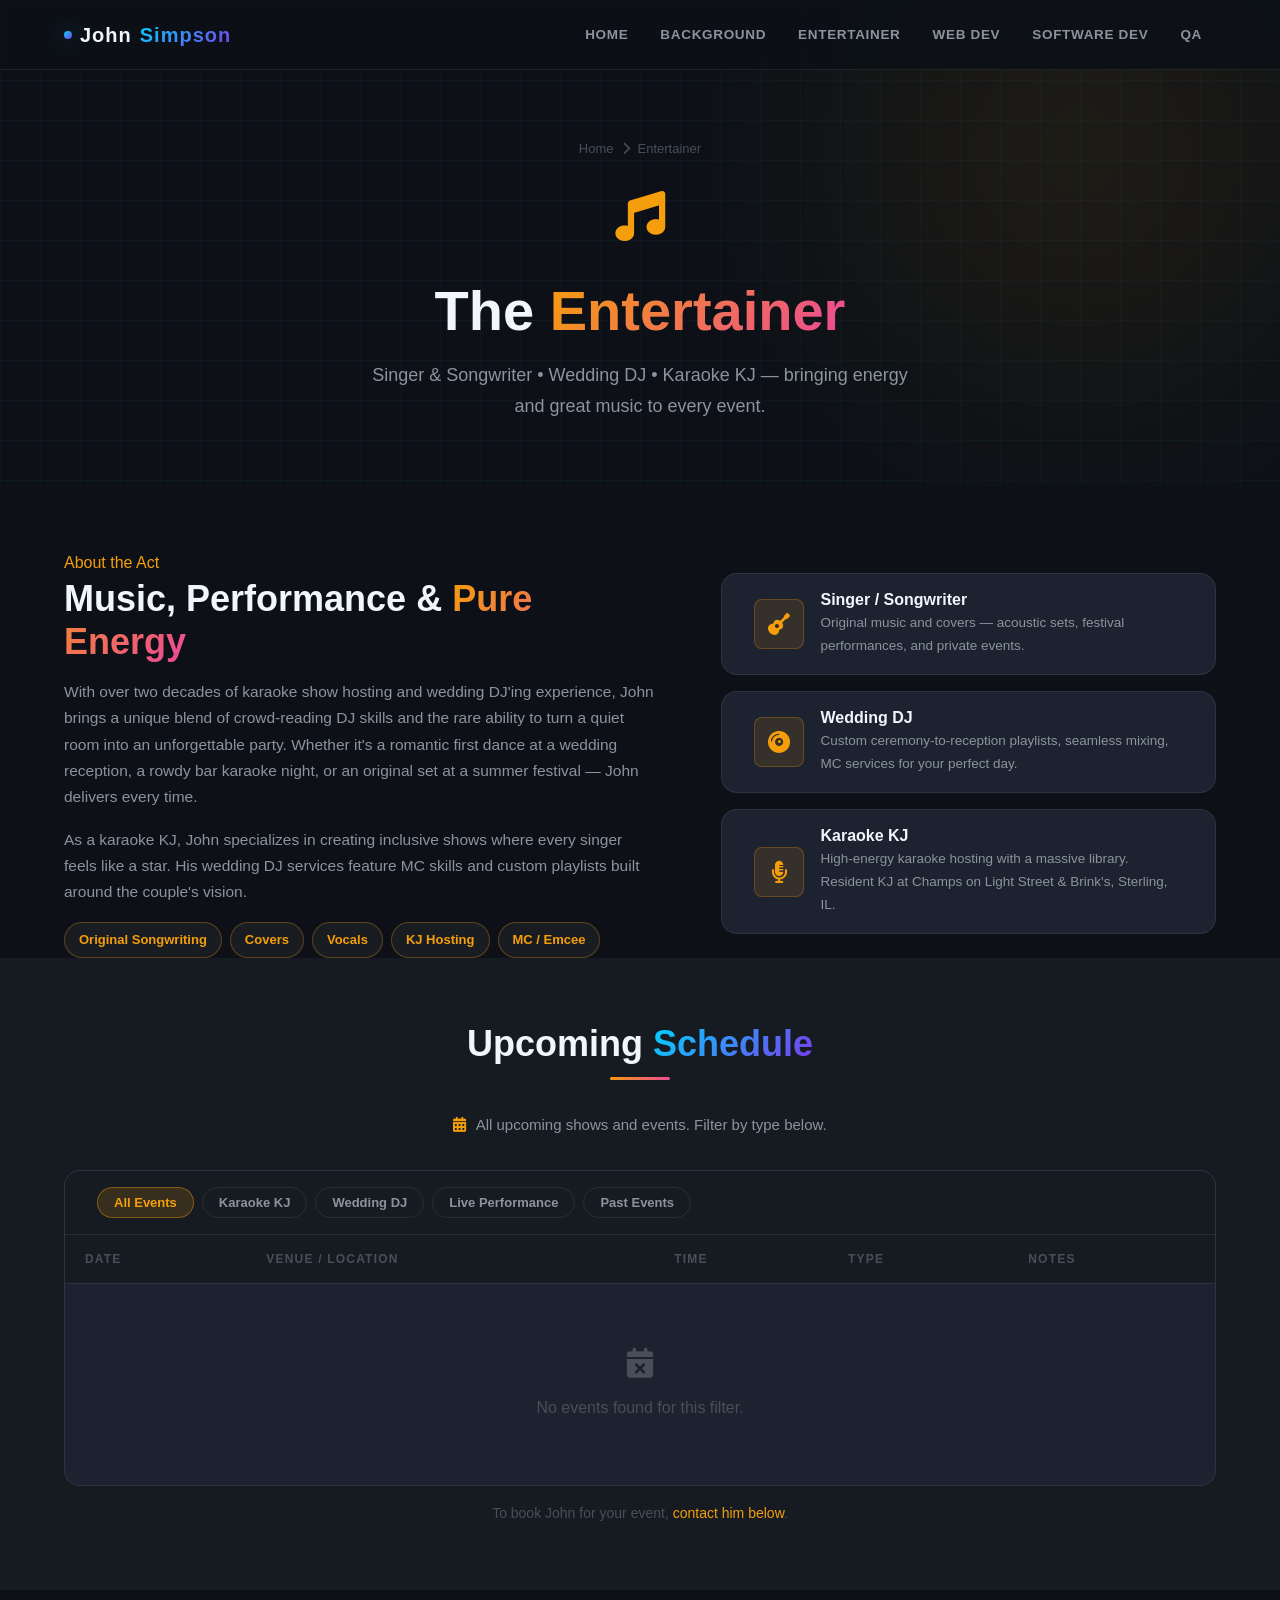
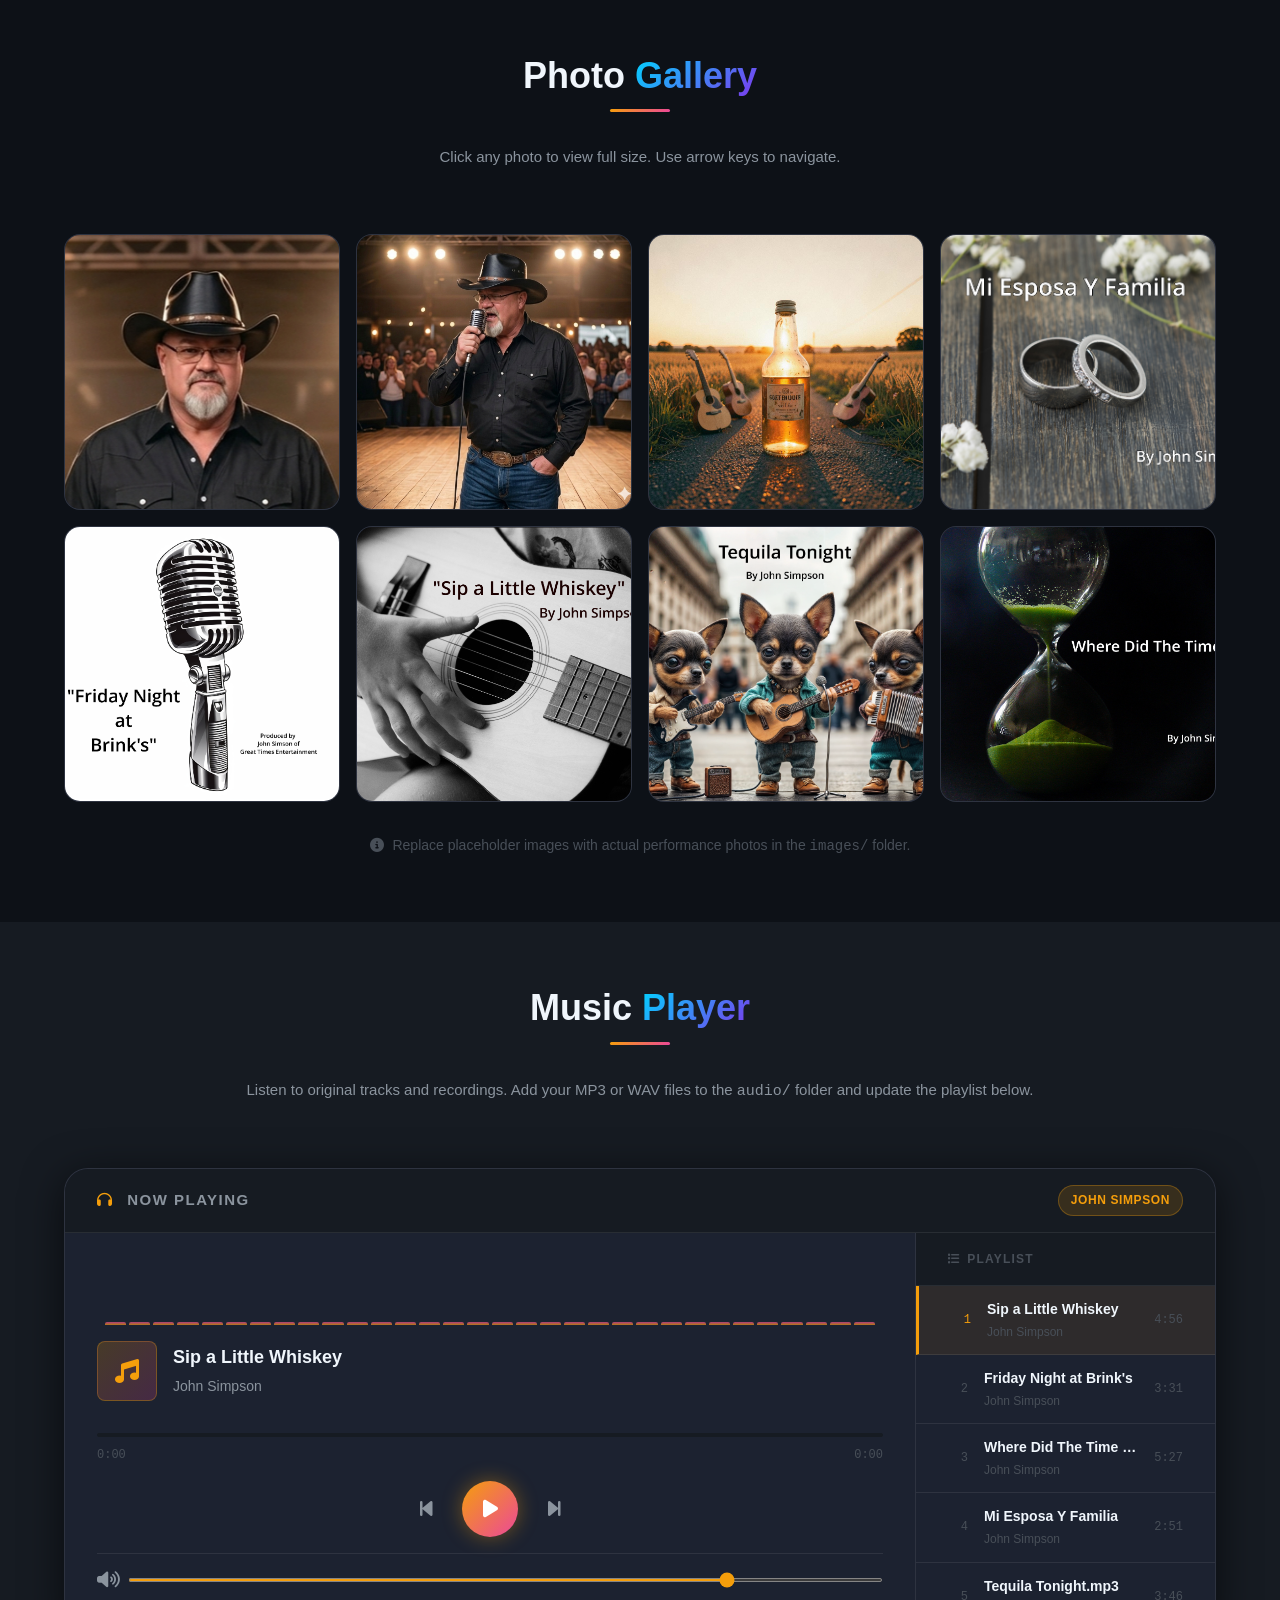
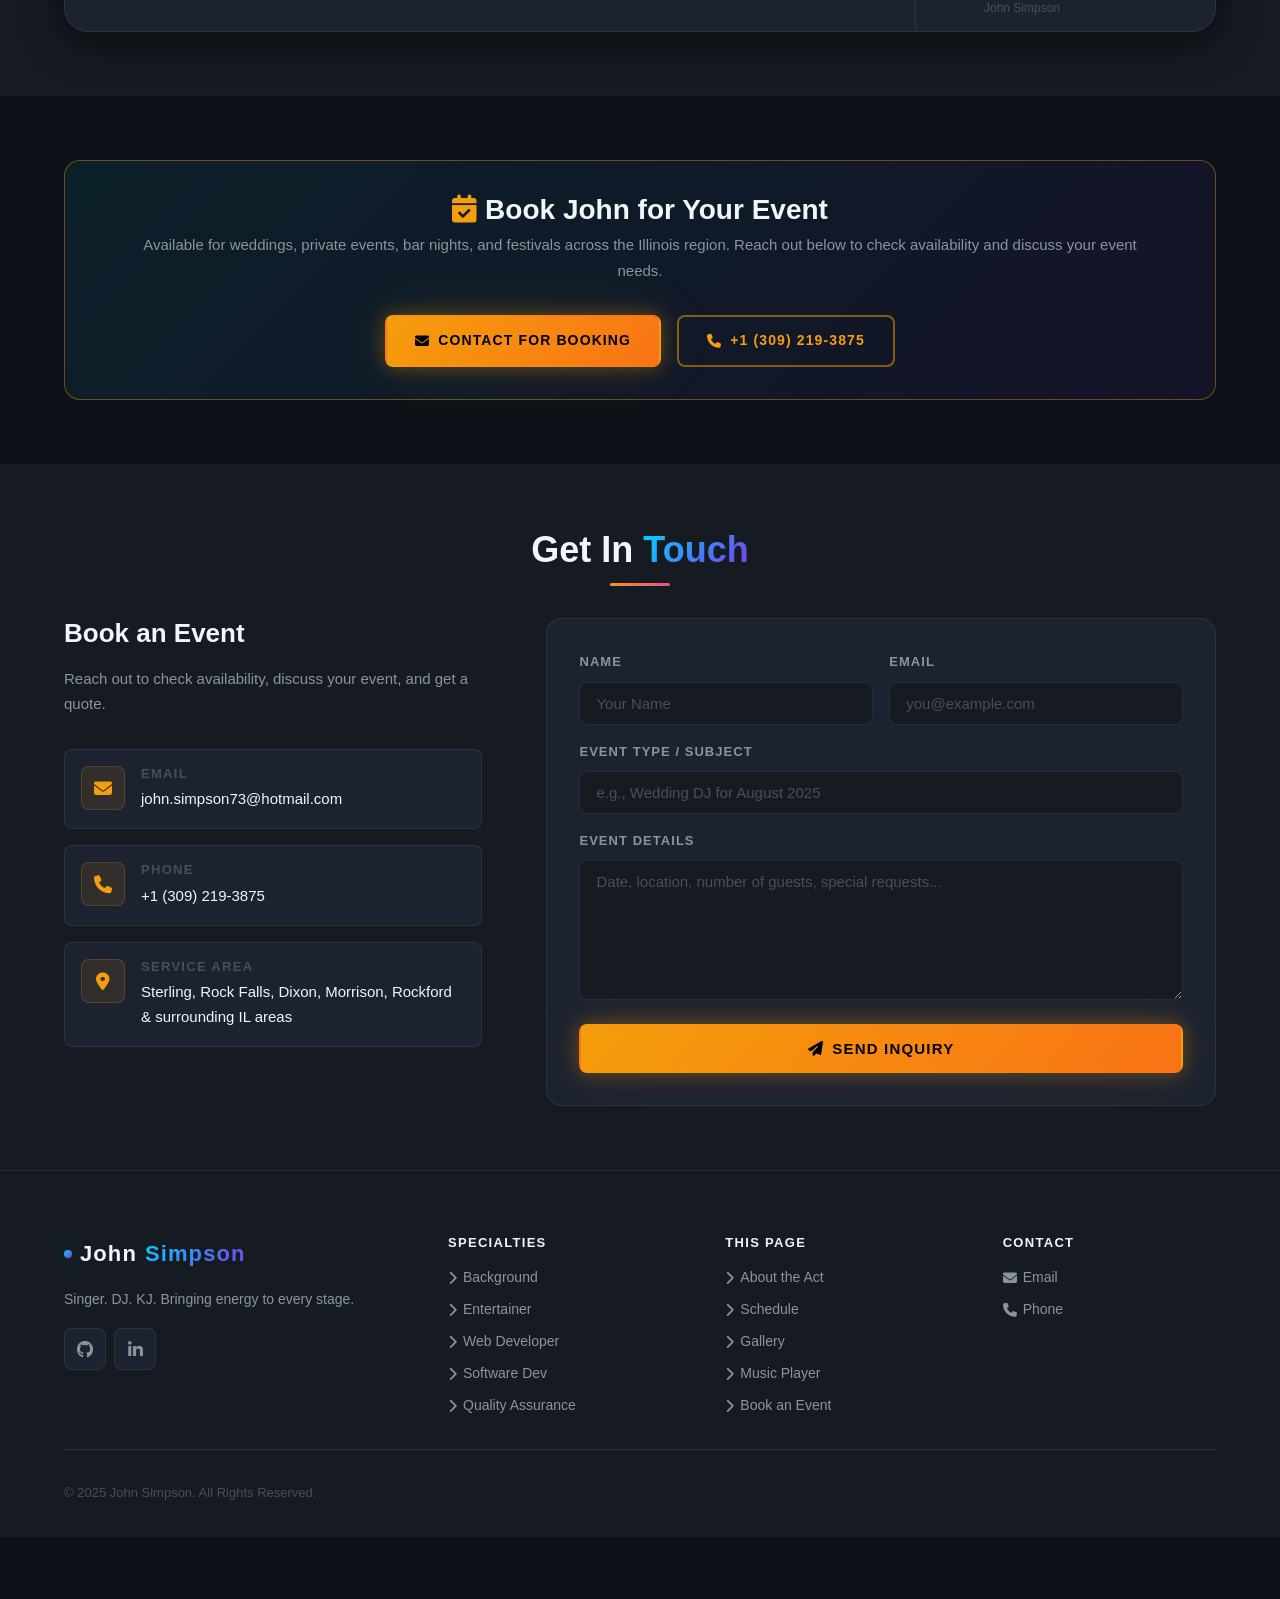
==== entertainer.html @ ec7e88e4 "Add primary files" ====
<!DOCTYPE html>
<html lang="en">
<head>
  <meta charset="UTF-8">
  <meta name="viewport" content="width=device-width, initial-scale=1.0">
  <meta name="author" content="John Simpson">
  <title>Entertainer | John Simpson</title>
  <meta name="description" content="John Simpson — Singer/Songwriter, Wedding DJ, and Karaoke KJ. Venue schedule, photo gallery, and music player.">
  <meta name="theme-color" content="#0d1117">
  <link rel="shortcut icon" href="images/JSfavicon.png" type="image/x-icon">
  <link rel="stylesheet" href="fonts/fa-css/all.min.css">
  <link rel="stylesheet" href="css/variables.css">
  <link rel="stylesheet" href="css/global.css">
  <link rel="stylesheet" href="css/components.css">
  <link rel="stylesheet" href="css/responsive.css">
  <link rel="stylesheet" href="css/inner-pages.css">
</head>
<body class="page-entertainer">

  <div class="scroll-progress"></div>

  <!-- HEADER -->
  <header class="header" id="header">
    <nav class="navbar">
      <a href="index.html" class="nav-logo">
        <span class="logo-dot"></span>
        John <span>Simpson</span>
      </a>
      <ul class="nav-menu">
        <li><a href="index.html"       class="nav-link">Home</a></li>
        <li><a href="background.html"  class="nav-link">Background</a></li>
        <li><a href="entertainer.html" class="nav-link active">Entertainer</a></li>
        <li><a href="webdev.html"      class="nav-link">Web Dev</a></li>
        <li><a href="softwaredev.html" class="nav-link">Software Dev</a></li>
        <li><a href="qa.html"          class="nav-link">QA</a></li>
      </ul>
      <button class="hamburger" aria-label="Toggle menu">
        <span class="bar"></span><span class="bar"></span><span class="bar"></span>
      </button>
    </nav>
  </header>

  <!-- PAGE HERO -->
  <section class="page-hero bg-page-bg">
    <div class="hero-bg-grid"></div>
    <div class="hero-bg-glow page-glow-bg"></div>
    <div class="page-hero-content">
      <div class="breadcrumb">
        <a href="index.html">Home</a>
        <span class="sep"><i class="fas fa-chevron-right"></i></span>
        <span>Entertainer</span>
      </div>
      <span class="page-hero-icon" style="color:#f59e0b;"><i class="fas fa-music"></i></span>
      <h1>The <span class="highlight">Entertainer</span></h1>
      <p>Singer & Songwriter &bull; Wedding DJ &bull; Karaoke KJ — bringing energy and great music to every event.</p>
    </div>
  </section>

  <!-- INTRO -->
  <section class="section" id="intro">
    <div class="container">
      <div class="entertainer-intro">
        <div class="reveal-left">
          <div class="section-eyebrow" style="color:#f59e0b;">About the Act</div>
          <h2>Music, Performance & <span class="highlight">Pure Energy</span></h2>
          <p>With over two decades of karaoke show hosting and wedding  DJ'ing experience, John brings a unique blend of crowd-reading DJ skills and the rare ability to turn a quiet room into an unforgettable party. Whether it's a romantic first dance at a wedding reception, a rowdy bar karaoke night, or an original set at a summer festival — John delivers every time.</p>
          <p>As a karaoke KJ, John specializes in creating inclusive shows where every singer feels like a star. His wedding DJ services feature MC skills and custom playlists built around the couple's vision.</p>
          <div class="skill-tags" style="margin-top:var(--space-md);">
            <span class="skill-tag" style="border-color:rgba(245,158,11,0.3);color:#f59e0b;">Original Songwriting</span>
            <span class="skill-tag" style="border-color:rgba(245,158,11,0.3);color:#f59e0b;">Covers</span>
            <span class="skill-tag" style="border-color:rgba(245,158,11,0.3);color:#f59e0b;">Vocals</span>
            <span class="skill-tag" style="border-color:rgba(245,158,11,0.3);color:#f59e0b;">KJ Hosting</span>
            <span class="skill-tag" style="border-color:rgba(245,158,11,0.3);color:#f59e0b;">MC / Emcee</span>
          </div>
        </div>
        <div class="entertainer-roles reveal-right">
          <div class="role-card">
            <div class="role-card-icon"><i class="fas fa-guitar"></i></div>
            <div class="role-card-text">
              <h4>Singer / Songwriter</h4>
              <p>Original music and covers — acoustic sets, festival performances, and private events.</p>
            </div>
          </div>
          <div class="role-card">
            <div class="role-card-icon"><i class="fas fa-compact-disc"></i></div>
            <div class="role-card-text">
              <h4>Wedding DJ</h4>
              <p>Custom ceremony-to-reception playlists, seamless mixing, MC services for your perfect day.</p>
            </div>
          </div>
          <div class="role-card">
            <div class="role-card-icon"><i class="fas fa-microphone-alt"></i></div>
            <div class="role-card-text">
              <h4>Karaoke KJ</h4>
              <p>High-energy karaoke hosting with a massive library. Resident KJ at Champs on Light Street & Brink's, Sterling, IL.</p>
            </div>
          </div>
        </div>
      </div>
    </div>
  </section\
  <!-- VENUE SCHEDULE -->
  <section class="section bg-secondary" id="schedule">
    <div class="container">
      <h2 class="section-title reveal">Upcoming <span class="highlight">Schedule</span></h2>
      <p class="reveal" style="text-align:center;color:var(--text-secondary);font-size:1.5rem;margin-bottom:var(--space-lg);">
        <i class="fas fa-calendar-alt" style="color:#f59e0b;margin-right:.6rem;"></i>
        All upcoming shows and events. Filter by type below.
      </p>
      <div class="schedule-wrapper reveal">
        <div class="schedule-filters">
          <button class="schedule-filter-btn active" data-filter="all">All Events</button>
          <button class="schedule-filter-btn" data-filter="Karaoke KJ">Karaoke KJ</button>
          <button class="schedule-filter-btn" data-filter="Wedding DJ">Wedding DJ</button>
          <button class="schedule-filter-btn" data-filter="Live Performance">Live Performance</button>
          <button class="schedule-filter-btn" data-filter="past">Past Events</button>
        </div>
        <div class="schedule-table-wrap">
          <table class="schedule-table">
            <thead>
              <tr>
                <th>Date</th>
                <th>Venue / Location</th>
                <th>Time</th>
                <th>Type</th>
                <th>Notes</th>
              </tr>
            </thead>
            <tbody id="schedule-tbody">
              <!-- Populated by entertainer.js -->
            </tbody>
          </table>
          <div id="schedule-empty">
            <i class="fas fa-calendar-xmark" style="font-size:3rem;margin-bottom:var(--space-md);color:var(--text-muted);display:block;"></i>
            No events found for this filter.
          </div>
        </div>
      </div>
      <p class="reveal" style="text-align:center;margin-top:var(--space-md);font-size:1.4rem;color:var(--text-muted);">
        To book John for your event, <a href="#contact" style="color:#f59e0b;">contact him below</a>.
      </p>
    </div>
  </section>

  <!-- PHOTO GALLERY -->
  <section class="section" id="gallery">
    <div class="container">
      <h2 class="section-title reveal">Photo <span class="highlight">Gallery</span></h2>
      <p class="reveal" style="text-align:center;color:var(--text-secondary);font-size:1.5rem;margin-bottom:var(--space-xl);">Click any photo to view full size. Use arrow keys to navigate.</p>

      <div class="gallery-grid reveal">
        <div class="gallery-item" data-caption="Karaoke Night at Champ's on Light Street">
          <img src="images/HeadshotwCowboyhat.png" alt="John Simpson performing">
          <div class="gallery-item-overlay"><i class="fas fa-expand"></i></div>
        </div>
        <div class="gallery-item" data-caption="Live acoustic performance">
          <img src="images/Singing.png" alt="Live performance">
          <div class="gallery-item-overlay"><i class="fas fa-expand"></i></div>
        </div>
        <div class="gallery-item" data-caption="Wedding DJ setup">
          <img src="images/Sip a Little Whiskey.jpeg" alt="Event setup">
          <div class="gallery-item-overlay"><i class="fas fa-expand"></i></div>
        </div>
        <div class="gallery-item" data-caption="Summer festival performance">
          <img src="images/MiEsposaYFamiliaThumbnail.png" alt="Festival stage">
          <div class="gallery-item-overlay"><i class="fas fa-expand"></i></div>
        </div>
        <div class="gallery-item" data-caption="Karaoke crowd">
          <img src="images/FNBthumbnail.png" alt="Karaoke crowd">
          <div class="gallery-item-overlay"><i class="fas fa-expand"></i></div>
        </div>
        <div class="gallery-item" data-caption="John performing originals">
          <img src="images/SipaLittleWhiskeyThumbnail.png" alt="Original music set">
          <div class="gallery-item-overlay"><i class="fas fa-expand"></i></div>
        </div>
        <div class="gallery-item" data-caption="Wedding reception DJ set">
          <img src="images/TequilaTonightThumbnail.png" alt="Wedding DJ">
          <div class="gallery-item-overlay"><i class="fas fa-expand"></i></div>
        </div>
        <div class="gallery-item" data-caption="Venue setup and sound check">
          <img src="images/WhereDidTheTimeGoThumbnail.png" alt="Venue">
          <div class="gallery-item-overlay"><i class="fas fa-expand"></i></div>
        </div>
      </div>

      <p class="reveal" style="text-align:center;margin-top:var(--space-lg);font-size:1.4rem;color:var(--text-muted);">
        <i class="fas fa-info-circle" style="margin-right:.5rem;"></i>
        Replace placeholder images with actual performance photos in the <code>images/</code> folder.
      </p>
    </div>
  </section>

  <!-- LIGHTBOX -->
  <div id="lightbox">
    <div class="lb-inner">
      <button class="lb-prev"><i class="fas fa-chevron-left"></i></button>
      <div style="position:relative;">
        <button class="lb-close"><i class="fas fa-times"></i></button>
        <img class="lb-img" src="" alt="">
      </div>
      <button class="lb-next"><i class="fas fa-chevron-right"></i></button>
    </div>
    <div class="lb-footer">
      <p class="lb-caption"></p>
      <p class="lb-counter"></p>
    </div>
  </div>

  <!-- MEDIA PLAYER -->
  <section class="section bg-secondary" id="music">
    <div class="container">
      <h2 class="section-title reveal">Music <span class="highlight">Player</span></h2>
      <p class="reveal" style="text-align:center;color:var(--text-secondary);font-size:1.5rem;margin-bottom:var(--space-xl);">
        Listen to original tracks and recordings. Add your MP3 or WAV files to the <code>audio/</code> folder and update the playlist below.
      </p>

      <div id="media-player" class="reveal">
        <div class="player-header">
          <h4><i class="fas fa-headphones"></i> Now Playing</h4>
          <span class="badge" style="background:rgba(245,158,11,0.15);color:#f59e0b;border-color:rgba(245,158,11,0.3);">John Simpson</span>
        </div>

        <div class="player-layout">
          <!-- Player body -->
          <div class="player-body">
            <!-- Visualizer -->
            <div class="mp-visualizer"></div>

            <!-- Track info -->
            <div class="mp-track-info">
              <div class="mp-thumb-placeholder">
                <i class="fas fa-music"></i>
              </div>
              <div>
                <div class="mp-track-title">Select a Track</div>
                <div class="mp-track-artist">John Simpson</div>
              </div>
            </div>

            <!-- Progress -->
            <div class="mp-progress-wrap">
              <input type="range" class="mp-seek" min="0" max="100" value="0" step="0.1">
              <div class="mp-progress-track">
                <div class="mp-progress-fill"></div>
              </div>
            </div>
            <div class="mp-time-row">
              <span class="mp-time-current">0:00</span>
              <span class="mp-time-duration">0:00</span>
            </div>

            <!-- Controls -->
            <div class="player-controls">
              <button class="mp-ctrl-btn mp-prev" title="Previous"><i class="fas fa-backward-step"></i></button>
              <button class="mp-ctrl-btn mp-play" title="Play/Pause"><i class="fas fa-play"></i></button>
              <button class="mp-ctrl-btn mp-next" title="Next"><i class="fas fa-forward-step"></i></button>
            </div>

            <!-- Volume -->
            <div class="player-volume">
              <button class="mp-mute" title="Mute"><i class="fas fa-volume-up"></i></button>
              <input type="range" class="mp-volume" min="0" max="100" value="80" step="1">
            </div>
          </div>

          <!-- Playlist -->
          <div class="player-playlist">
            <div class="playlist-header"><i class="fas fa-list" style="margin-right:.6rem;"></i>Playlist</div>

            <!-- Add data-src="audio/filename.mp3" to point to real files -->
            <div class="playlist-item"
              data-src="audio/Sip a Little Whiskey.mp3"
              data-title="Sip a Little Whiskey"
              data-artist="John Simpson"
              data-thumb="images/Sip a Little Whiskey.png">
              <span class="playlist-num">1</span>
              <div class="playlist-info">
                <div class="playlist-title">Sip a Little Whiskey</div>
                <div class="playlist-artist">John Simpson</div>
              </div>
              <span class="playlist-duration">4:56</span>
            </div>

            <div class="playlist-item"
              data-src="audio/Friday Night at Brink's.mp3"
              data-title="Friday Night at Brink's"
              data-artist="John Simpson"
              data-thumb="">
              <span class="playlist-num">2</span>
              <div class="playlist-info">
                <div class="playlist-title">Friday Night at Brink's</div>
                <div class="playlist-artist">John Simpson</div>
              </div>
              <span class="playlist-duration">3:31</span>
            </div>

            <div class="playlist-item"
              data-src="audio/Where Did The Time Go.mp3"
              data-title="Where Did The Time Go"
              data-artist="John Simpson"
              data-thumb="">
              <span class="playlist-num">3</span>
              <div class="playlist-info">
                <div class="playlist-title">Where Did The Time Go</div>
                <div class="playlist-artist">John Simpson</div>
              </div>
              <span class="playlist-duration">5:27</span>
            </div>

            <div class="playlist-item"
              data-src="audio/Mi Esposa Y Familia.mp3"
              data-title="Mi Esposa Y Familia"
              data-artist="John Simpson"
              data-thumb="">
              <span class="playlist-num">4</span>
              <div class="playlist-info">
                <div class="playlist-title">Mi Esposa Y Familia</div>
                <div class="playlist-artist">John Simpson</div>
              </div>
              <span class="playlist-duration">2:51</span>
            </div>

            <div class="playlist-item"
              data-src="audio/Tequila Tonight.mp3"
              data-title="Tequila Tonight.mp3"
              data-artist="John Simpson"
              data-thumb="">
              <span class="playlist-num">5</span>
              <div class="playlist-info">
                <div class="playlist-title">Tequila Tonight.mp3</div>
                <div class="playlist-artist">John Simpson</div>
              </div>
              <span class="playlist-duration">3:46</span>
            </div>

          </div><!-- /playlist -->
        </div><!-- /player-layout -->

        <audio id="player-audio"></audio>
      </div><!-- /media-player -->

    </div>
  </section>

  <!-- BOOKING CTA -->
  <section class="section" id="booking">
    <div class="container">
      <div class="resume-cta-block reveal" style="border-color:rgba(245,158,11,0.4);text-align:center;flex-direction:column;align-items:center;">
        <div class="cta-text" style="text-align:center;">
          <h3 style="font-size:2.8rem;"><i class="fas fa-calendar-check" style="color:#f59e0b;margin-right:.8rem;"></i>Book John for Your Event</h3>
          <p>Available for weddings, private events, bar nights, and festivals across the Illinois region. Reach out below to check availability and discuss your event needs.</p>
        </div>
        <div style="display:flex;gap:var(--space-md);flex-wrap:wrap;justify-content:center;">
          <a href="#contact" class="btn btn-gold"><i class="fas fa-envelope"></i> Contact for Booking</a>
          <a href="tel:+13092193875" class="btn btn-outline" style="border-color:rgba(245,158,11,0.5);color:#f59e0b;"><i class="fas fa-phone"></i> +1 (309) 219-3875</a>
        </div>
      </div>
    </div>
  </section>

  <!-- CONTACT -->
  <section class="contact-section section" id="contact">
    <div class="container">
      <h2 class="section-title reveal">Get In <span class="highlight">Touch</span></h2>
      <div class="contact-grid">
        <div class="contact-info-block reveal-left">
          <h3>Book an Event</h3>
          <p style="color:var(--text-secondary);font-size:1.5rem;margin-bottom:var(--space-lg);">Reach out to check availability, discuss your event, and get a quote.</p>
          <div class="contact-info-item">
            <div class="contact-info-icon" style="background:rgba(245,158,11,0.1);color:#f59e0b;border-color:rgba(245,158,11,0.2);"><i class="fas fa-envelope"></i></div>
            <div class="contact-info-text"><h4>Email</h4><a href="mailto:john.simpson73@hotmail.com">john.simpson73@hotmail.com</a></div>
          </div>
          <div class="contact-info-item">
            <div class="contact-info-icon" style="background:rgba(245,158,11,0.1);color:#f59e0b;border-color:rgba(245,158,11,0.2);"><i class="fas fa-phone"></i></div>
            <div class="contact-info-text"><h4>Phone</h4><a href="tel:+13092193875">+1 (309) 219-3875</a></div>
          </div>
          <div class="contact-info-item">
            <div class="contact-info-icon" style="background:rgba(245,158,11,0.1);color:#f59e0b;border-color:rgba(245,158,11,0.2);"><i class="fas fa-map-marker-alt"></i></div>
            <div class="contact-info-text"><h4>Service Area</h4><p>Sterling, Rock Falls, Dixon, Morrison, Rockford & surrounding IL areas</p></div>
          </div>
        </div>
        <div class="contact-form-block reveal-right">
          <form id="contact-form" novalidate>
            <div class="form-row">
              <div class="form-group">
                <label class="form-label" for="cf-name">Name</label>
                <input type="text" id="cf-name" class="form-control" placeholder="Your Name">
              </div>
              <div class="form-group">
                <label class="form-label" for="cf-email">Email</label>
                <input type="email" id="cf-email" class="form-control" placeholder="you@example.com">
              </div>
            </div>
            <div class="form-group">
              <label class="form-label" for="cf-subject">Event Type / Subject</label>
              <input type="text" id="cf-subject" class="form-control" placeholder="e.g., Wedding DJ for August 2025">
            </div>
            <div class="form-group">
              <label class="form-label" for="cf-message">Event Details</label>
              <textarea id="cf-message" class="form-control" placeholder="Date, location, number of guests, special requests..."></textarea>
            </div>
            <button type="submit" class="btn btn-gold form-submit"><i class="fas fa-paper-plane"></i> Send Inquiry</button>
            <div class="form-message"></div>
          </form>
        </div>
      </div>
    </div>
  </section>

  <!-- FOOTER -->
  <footer class="footer">
    <div class="container">
      <div class="footer-grid">
        <div class="footer-brand">
          <a href="index.html" class="nav-logo"><span class="logo-dot"></span>John <span>Simpson</span></a>
          <p>Singer. DJ. KJ. Bringing energy to every stage.</p>
          <div class="social-row" style="margin-top:var(--space-md);">
            <a href="https://github.com/jsimpson73" target="_blank" class="social-btn"><i class="fab fa-github"></i></a>
            <a href="https://www.linkedin.com/in/john-simpson-25aa7271/" target="_blank" class="social-btn"><i class="fab fa-linkedin-in"></i></a>
          </div>
        </div>
        <div class="footer-col">
          <h4>Specialties</h4>
          <nav class="footer-links">
            <a href="background.html"><i class="fas fa-chevron-right"></i> Background</a>
            <a href="entertainer.html"><i class="fas fa-chevron-right"></i> Entertainer</a>
            <a href="webdev.html"><i class="fas fa-chevron-right"></i> Web Developer</a>
            <a href="softwaredev.html"><i class="fas fa-chevron-right"></i> Software Dev</a>
            <a href="qa.html"><i class="fas fa-chevron-right"></i> Quality Assurance</a>
          </nav>
        </div>
        <div class="footer-col">
          <h4>This Page</h4>
          <nav class="footer-links">
            <a href="#intro"><i class="fas fa-chevron-right"></i> About the Act</a>
            <a href="#schedule"><i class="fas fa-chevron-right"></i> Schedule</a>
            <a href="#gallery"><i class="fas fa-chevron-right"></i> Gallery</a>
            <a href="#music"><i class="fas fa-chevron-right"></i> Music Player</a>
            <a href="#booking"><i class="fas fa-chevron-right"></i> Book an Event</a>
          </nav>
        </div>
        <div class="footer-col">
          <h4>Contact</h4>
          <nav class="footer-links">
            <a href="mailto:john.simpson73@hotmail.com"><i class="fas fa-envelope"></i> Email</a>
            <a href="tel:+13092193875"><i class="fas fa-phone"></i> Phone</a>
          </nav>
        </div>
      </div>
      <div class="footer-bottom">
        <p class="copyright">&copy; 2025 John Simpson. All Rights Reserved.</p>
      </div>
    </div>
  </footer>

  <a href="#" class="back-to-top"><i class="fas fa-arrow-up"></i></a>
  <script src="js/main.js"></script>
  <script src="js/entertainer.js"></script>
</body>
</html>
---- css/variables.css ----
/* ============================================================
   VARIABLES.CSS — Design tokens for dark dynamic theme
   ============================================================ */

@font-face {
  font-family: 'Montserrat';
  src: url('../fonts/Montserrat-Regular.woff2') format('woff2');
  font-weight: 400;
  font-style: normal;
  font-display: swap;
}
@font-face {
  font-family: 'Montserrat';
  src: url('../fonts/Montserrat-Medium.woff2') format('woff2');
  font-weight: 500;
  font-style: normal;
  font-display: swap;
}
@font-face {
  font-family: 'Montserrat';
  src: url('../fonts/Montserrat-SemiBold.woff2') format('woff2');
  font-weight: 600;
  font-style: normal;
  font-display: swap;
}
@font-face {
  font-family: 'Montserrat';
  src: url('../fonts/Montserrat-Bold.woff2') format('woff2');
  font-weight: 700;
  font-style: normal;
  font-display: swap;
}
@font-face {
  font-family: 'Open Sans';
  src: url('../fonts/OpenSans-Regular.woff2') format('woff2');
  font-weight: 400;
  font-style: normal;
  font-display: swap;
}
@font-face {
  font-family: 'Open Sans';
  src: url('../fonts/OpenSans-SemiBold.woff2') format('woff2');
  font-weight: 600;
  font-style: normal;
  font-display: swap;
}

:root {
  /* ── Core Palette ── */
  --bg-primary:       #0d1117;
  --bg-secondary:     #161b22;
  --bg-card:          #1c2230;
  --bg-card-hover:    #232d3f;
  --bg-overlay:       rgba(13, 17, 23, 0.92);

  /* ── Accent Colors ── */
  --accent-cyan:      #00d4ff;
  --accent-purple:    #7c3aed;
  --accent-gold:      #f59e0b;
  --accent-green:     #10b981;
  --accent-red:       #ef4444;
  --accent-pink:      #ec4899;

  /* ── Page-specific accents (overridden per page) ── */
  --accent-primary:   #00d4ff;
  --accent-secondary: #7c3aed;

  /* ── Text ── */
  --text-primary:     #f0f6fc;
  --text-secondary:   #8b949e;
  --text-muted:       #484f58;
  --text-inverse:     #0d1117;

  /* ── Borders ── */
  --border-color:     rgba(255, 255, 255, 0.08);
  --border-accent:    rgba(0, 212, 255, 0.3);

  /* ── Glow Effects ── */
  --glow-cyan:        0 0 20px rgba(0, 212, 255, 0.35), 0 0 60px rgba(0, 212, 255, 0.1);
  --glow-purple:      0 0 20px rgba(124, 58, 237, 0.35), 0 0 60px rgba(124, 58, 237, 0.1);
  --glow-gold:        0 0 20px rgba(245, 158, 11, 0.35), 0 0 60px rgba(245, 158, 11, 0.1);

  /* ── Shadows ── */
  --shadow-sm:        0 2px 8px rgba(0,0,0,0.4);
  --shadow-md:        0 4px 20px rgba(0,0,0,0.5);
  --shadow-lg:        0 8px 40px rgba(0,0,0,0.6);
  --shadow-card:      0 4px 24px rgba(0,0,0,0.5), 0 1px 0 rgba(255,255,255,0.05) inset;

  /* ── Typography ── */
  --font-heading:     'Montserrat', sans-serif;
  --font-body:        'Open Sans', sans-serif;
  --font-mono:        'Courier New', Courier, monospace;

  /* ── Spacing ── */
  --space-xs:  0.4rem;
  --space-sm:  0.8rem;
  --space-md:  1.6rem;
  --space-lg:  3.2rem;
  --space-xl:  6.4rem;
  --space-2xl: 10rem;

  /* ── Border Radius ── */
  --radius-sm:   4px;
  --radius-md:   8px;
  --radius-lg:   16px;
  --radius-xl:   24px;
  --radius-full: 9999px;

  /* ── Transitions ── */
  --transition-fast:   0.2s ease;
  --transition-mid:    0.35s ease;
  --transition-slow:   0.6s cubic-bezier(0.4, 0, 0.2, 1);

  /* ── Layout ── */
  --container-max: 1200px;
  --nav-height:    70px;

  /* ── Gradients ── */
  --gradient-hero:    linear-gradient(135deg, #0d1117 0%, #161b22 50%, #1a1f2e 100%);
  --gradient-card:    linear-gradient(145deg, #1c2230 0%, #161b22 100%);
  --gradient-accent:  linear-gradient(135deg, var(--accent-cyan) 0%, var(--accent-purple) 100%);
  --gradient-gold:    linear-gradient(135deg, var(--accent-gold) 0%, #f97316 100%);
}
---- css/global.css ----
/* ============================================================
   GLOBAL.CSS — Reset, base typography, utility classes
   ============================================================ */

*, *::before, *::after {
  margin: 0;
  padding: 0;
  box-sizing: border-box;
}

html {
  font-size: 62.5%; /* 1rem = 10px */
  scroll-behavior: smooth;
}

body {
  font-family: var(--font-body);
  font-size: 1.6rem;
  line-height: 1.7;
  color: var(--text-primary);
  background-color: var(--bg-primary);
  overflow-x: hidden;
  min-height: 100vh;
}

/* ── Headings ── */
h1, h2, h3, h4, h5, h6 {
  font-family: var(--font-heading);
  font-weight: 700;
  line-height: 1.2;
  color: var(--text-primary);
  margin-bottom: var(--space-md);
}
h1 { font-size: clamp(3.2rem, 6vw, 5.6rem); }
h2 { font-size: clamp(2.4rem, 4vw, 3.6rem); }
h3 { font-size: clamp(2rem, 3vw, 2.6rem); }
h4 { font-size: 2rem; }
h5 { font-size: 1.8rem; }
h6 { font-size: 1.6rem; }

p { margin-bottom: var(--space-md); }
p:last-child { margin-bottom: 0; }

a {
  color: var(--accent-primary);
  text-decoration: none;
  transition: color var(--transition-fast);
}
a:hover { color: var(--text-primary); }

img {
  max-width: 100%;
  height: auto;
  display: block;
}

ul, ol { list-style: none; }

button {
  font-family: var(--font-body);
  cursor: pointer;
  border: none;
  background: none;
}

input, textarea, select {
  font-family: var(--font-body);
}

/* ── Container ── */
.container {
  width: 100%;
  max-width: var(--container-max);
  margin: 0 auto;
  padding: 0 2.4rem;
}

/* ── Section ── */
.section {
  padding: var(--space-xl) 0;
}

/* ── Section Title ── */
.section-title {
  text-align: center;
  margin-bottom: var(--space-lg);
  position: relative;
  display: inline-block;
  width: 100%;
}

.section-title span.highlight {
  background: var(--gradient-accent);
  -webkit-background-clip: text;
  -webkit-text-fill-color: transparent;
  background-clip: text;
}

.section-title::after {
  content: '';
  display: block;
  width: 6rem;
  height: 3px;
  background: var(--gradient-accent);
  margin: 1.2rem auto 0;
  border-radius: var(--radius-full);
}

/* ── Buttons ── */
.btn {
  display: inline-flex;
  align-items: center;
  gap: 0.8rem;
  padding: 1.2rem 2.8rem;
  font-family: var(--font-heading);
  font-size: 1.4rem;
  font-weight: 600;
  letter-spacing: 0.08em;
  text-transform: uppercase;
  border-radius: var(--radius-md);
  border: 2px solid transparent;
  cursor: pointer;
  transition: all var(--transition-mid);
  position: relative;
  overflow: hidden;
  white-space: nowrap;
}

.btn::before {
  content: '';
  position: absolute;
  inset: 0;
  background: rgba(255,255,255,0.06);
  opacity: 0;
  transition: opacity var(--transition-fast);
}
.btn:hover::before { opacity: 1; }

.btn-primary {
  background: var(--gradient-accent);
  color: #fff;
  box-shadow: var(--glow-cyan);
}
.btn-primary:hover {
  transform: translateY(-3px);
  box-shadow: 0 0 30px rgba(0,212,255,0.5), 0 0 80px rgba(0,212,255,0.15);
  color: #fff;
}

.btn-outline {
  background: transparent;
  border-color: var(--accent-primary);
  color: var(--accent-primary);
}
.btn-outline:hover {
  background: var(--accent-primary);
  color: var(--text-inverse);
  transform: translateY(-3px);
  box-shadow: var(--glow-cyan);
}

.btn-ghost {
  background: rgba(255,255,255,0.05);
  border-color: var(--border-color);
  color: var(--text-secondary);
}
.btn-ghost:hover {
  background: rgba(255,255,255,0.1);
  border-color: var(--accent-primary);
  color: var(--text-primary);
}

.btn-gold {
  background: var(--gradient-gold);
  color: #000;
  box-shadow: var(--glow-gold);
}
.btn-gold:hover {
  transform: translateY(-3px);
  box-shadow: 0 0 30px rgba(245,158,11,0.5);
  color: #000;
}

/* ── Badge/Tag ── */
.badge {
  display: inline-block;
  padding: 0.4rem 1.2rem;
  border-radius: var(--radius-full);
  font-size: 1.2rem;
  font-weight: 600;
  letter-spacing: 0.05em;
  text-transform: uppercase;
  background: rgba(0,212,255,0.12);
  color: var(--accent-cyan);
  border: 1px solid rgba(0,212,255,0.25);
}

/* ── Cards ── */
.card {
  background: var(--gradient-card);
  border: 1px solid var(--border-color);
  border-radius: var(--radius-lg);
  padding: var(--space-lg);
  box-shadow: var(--shadow-card);
  transition: all var(--transition-mid);
}
.card:hover {
  border-color: var(--border-accent);
  box-shadow: var(--shadow-lg), var(--glow-cyan);
  transform: translateY(-4px);
}

/* ── Divider ── */
.divider {
  width: 100%;
  height: 1px;
  background: linear-gradient(to right, transparent, var(--border-color), transparent);
  margin: var(--space-lg) 0;
}

/* ── Text Utilities ── */
.text-accent  { color: var(--accent-primary); }
.text-muted   { color: var(--text-secondary); }
.text-center  { text-align: center; }
.text-mono    { font-family: var(--font-mono); }

/* ── Visibility ── */
.hidden { display: none !important; }

/* ── Scroll Progress Bar ── */
.scroll-progress {
  position: fixed;
  top: 0;
  left: 0;
  height: 3px;
  width: 0%;
  background: var(--gradient-accent);
  z-index: 9999;
  transition: width 0.1s linear;
}

/* ── Back to Top ── */
.back-to-top {
  position: fixed;
  bottom: 3rem;
  right: 3rem;
  width: 4.8rem;
  height: 4.8rem;
  background: var(--bg-card);
  border: 1px solid var(--border-color);
  border-radius: var(--radius-md);
  display: flex;
  align-items: center;
  justify-content: center;
  color: var(--accent-primary);
  font-size: 1.8rem;
  box-shadow: var(--shadow-md);
  opacity: 0;
  visibility: hidden;
  transform: translateY(20px);
  transition: all var(--transition-mid);
  z-index: 500;
}
.back-to-top.visible {
  opacity: 1;
  visibility: visible;
  transform: translateY(0);
}
.back-to-top:hover {
  background: var(--accent-primary);
  color: var(--text-inverse);
  box-shadow: var(--glow-cyan);
}

/* ── Reveal Animation ── */
.reveal {
  opacity: 0;
  transform: translateY(28px);
  transition: opacity 0.65s ease, transform 0.65s ease;
}
.reveal.active {
  opacity: 1;
  transform: translateY(0);
}
.reveal-left {
  opacity: 0;
  transform: translateX(-40px);
  transition: opacity 0.65s ease, transform 0.65s ease;
}
.reveal-left.active {
  opacity: 1;
  transform: translateX(0);
}
.reveal-right {
  opacity: 0;
  transform: translateX(40px);
  transition: opacity 0.65s ease, transform 0.65s ease;
}
.reveal-right.active {
  opacity: 1;
  transform: translateX(0);
}

/* ── Stagger delays ── */
.delay-1 { transition-delay: 0.1s; }
.delay-2 { transition-delay: 0.2s; }
.delay-3 { transition-delay: 0.3s; }
.delay-4 { transition-delay: 0.4s; }
.delay-5 { transition-delay: 0.5s; }

/* ── Grid helpers ── */
.grid-2 {
  display: grid;
  grid-template-columns: repeat(2, 1fr);
  gap: var(--space-lg);
}
.grid-3 {
  display: grid;
  grid-template-columns: repeat(3, 1fr);
  gap: var(--space-lg);
}
.grid-auto {
  display: grid;
  grid-template-columns: repeat(auto-fit, minmax(28rem, 1fr));
  gap: var(--space-lg);
}

/* ── Flex helpers ── */
.flex       { display: flex; }
.flex-center { display: flex; align-items: center; justify-content: center; }
.flex-between { display: flex; align-items: center; justify-content: space-between; }
.flex-wrap  { flex-wrap: wrap; }
.gap-sm     { gap: var(--space-sm); }
.gap-md     { gap: var(--space-md); }
.gap-lg     { gap: var(--space-lg); }

/* ── Section bg variants ── */
.bg-secondary { background-color: var(--bg-secondary); }
.bg-card      { background-color: var(--bg-card); }
---- css/components.css ----
/* ============================================================
   COMPONENTS.CSS — Navbar, Footer, Forms, Contact, shared UI
   ============================================================ */

/* ══════════════════════════════════════
   NAVIGATION
══════════════════════════════════════ */
.header {
  position: fixed;
  top: 0;
  left: 0;
  width: 100%;
  height: var(--nav-height);
  background: rgba(13, 17, 23, 0.9);
  backdrop-filter: blur(16px);
  -webkit-backdrop-filter: blur(16px);
  border-bottom: 1px solid var(--border-color);
  z-index: 1000;
  transition: all var(--transition-mid);
}

.header.scrolled {
  background: rgba(13, 17, 23, 0.97);
  box-shadow: 0 4px 30px rgba(0,0,0,0.5);
}

.navbar {
  display: flex;
  align-items: center;
  justify-content: space-between;
  height: var(--nav-height);
  padding: 0 2.4rem;
  max-width: var(--container-max);
  margin: 0 auto;
}

.nav-logo {
  font-family: var(--font-heading);
  font-size: 2rem;
  font-weight: 700;
  color: var(--text-primary);
  letter-spacing: 0.05em;
  display: flex;
  align-items: center;
  gap: 0.8rem;
}

.nav-logo span {
  background: var(--gradient-accent);
  -webkit-background-clip: text;
  -webkit-text-fill-color: transparent;
  background-clip: text;
}

.nav-logo .logo-dot {
  width: 8px;
  height: 8px;
  border-radius: 50%;
  background: var(--gradient-accent);
  box-shadow: var(--glow-cyan);
  animation: pulse-dot 2s ease infinite;
}

@keyframes pulse-dot {
  0%, 100% { transform: scale(1); opacity: 1; }
  50% { transform: scale(1.4); opacity: 0.7; }
}

.nav-menu {
  display: flex;
  align-items: center;
  gap: 0.4rem;
  list-style: none;
}

.nav-link {
  display: inline-block;
  padding: 0.8rem 1.4rem;
  font-family: var(--font-heading);
  font-size: 1.35rem;
  font-weight: 600;
  letter-spacing: 0.05em;
  text-transform: uppercase;
  color: var(--text-secondary);
  border-radius: var(--radius-sm);
  position: relative;
  transition: all var(--transition-fast);
}

.nav-link:hover,
.nav-link.active {
  color: var(--text-primary);
  background: rgba(255,255,255,0.05);
}

.nav-link.active::after {
  content: '';
  position: absolute;
  bottom: 4px;
  left: 50%;
  transform: translateX(-50%);
  width: 20px;
  height: 2px;
  border-radius: var(--radius-full);
  background: var(--gradient-accent);
}

.nav-link.btn-nav {
  background: rgba(0,212,255,0.1);
  border: 1px solid rgba(0,212,255,0.3);
  color: var(--accent-cyan);
  padding: 0.7rem 1.6rem;
}
.nav-link.btn-nav:hover {
  background: var(--accent-cyan);
  color: var(--text-inverse);
}

/* Hamburger */
.hamburger {
  display: none;
  flex-direction: column;
  justify-content: center;
  gap: 5px;
  width: 3.6rem;
  height: 3.6rem;
  cursor: pointer;
  padding: 4px;
}

.hamburger .bar {
  display: block;
  width: 24px;
  height: 2px;
  background: var(--text-primary);
  border-radius: var(--radius-full);
  transition: all var(--transition-fast);
}

.hamburger.active .bar:nth-child(1) { transform: translateY(7px) rotate(45deg); }
.hamburger.active .bar:nth-child(2) { opacity: 0; transform: scaleX(0); }
.hamburger.active .bar:nth-child(3) { transform: translateY(-7px) rotate(-45deg); }

/* ══════════════════════════════════════
   HERO (shared base)
══════════════════════════════════════ */
.hero {
  min-height: 100vh;
  display: flex;
  align-items: center;
  position: relative;
  overflow: hidden;
  background: var(--gradient-hero);
  padding-top: var(--nav-height);
}

.hero-bg-grid {
  position: absolute;
  inset: 0;
  background-image:
    linear-gradient(rgba(0,212,255,0.04) 1px, transparent 1px),
    linear-gradient(90deg, rgba(0,212,255,0.04) 1px, transparent 1px);
  background-size: 40px 40px;
  pointer-events: none;
}

.hero-bg-glow {
  position: absolute;
  border-radius: 50%;
  filter: blur(80px);
  pointer-events: none;
}

.hero-content {
  position: relative;
  z-index: 2;
  text-align: center;
  width: 100%;
}

.hero-eyebrow {
  display: inline-flex;
  align-items: center;
  gap: 0.8rem;
  font-size: 1.3rem;
  font-weight: 600;
  letter-spacing: 0.15em;
  text-transform: uppercase;
  color: var(--accent-primary);
  margin-bottom: var(--space-md);
  opacity: 0;
  animation: fadeInDown 0.8s forwards 0.3s;
}

.hero-eyebrow::before,
.hero-eyebrow::after {
  content: '';
  flex: 1;
  max-width: 40px;
  height: 1px;
  background: var(--accent-primary);
  opacity: 0.5;
}

.hero-title {
  color: var(--text-primary);
  margin-bottom: var(--space-md);
  opacity: 0;
  animation: fadeInUp 0.8s forwards 0.5s;
}

.hero-title .name-highlight {
  background: var(--gradient-accent);
  -webkit-background-clip: text;
  -webkit-text-fill-color: transparent;
  background-clip: text;
}

.hero-subtitle {
  font-size: clamp(1.6rem, 2.5vw, 2rem);
  color: var(--text-secondary);
  max-width: 60rem;
  margin: 0 auto var(--space-lg);
  opacity: 0;
  animation: fadeInUp 0.8s forwards 0.7s;
}

.hero-cta {
  display: flex;
  align-items: center;
  justify-content: center;
  gap: var(--space-md);
  flex-wrap: wrap;
  opacity: 0;
  animation: fadeInUp 0.8s forwards 0.9s;
}

@keyframes fadeInUp {
  from { opacity: 0; transform: translateY(30px); }
  to   { opacity: 1; transform: translateY(0); }
}
@keyframes fadeInDown {
  from { opacity: 0; transform: translateY(-20px); }
  to   { opacity: 1; transform: translateY(0); }
}
@keyframes fadeIn {
  from { opacity: 0; }
  to   { opacity: 1; }
}

/* ── Page Hero (inner pages) ── */
.page-hero {
  min-height: 42vh;
  display: flex;
  align-items: center;
  justify-content: center;
  position: relative;
  overflow: hidden;
  padding-top: var(--nav-height);
}

.page-hero-content {
  text-align: center;
  position: relative;
  z-index: 2;
  padding: var(--space-xl) var(--space-md);
}

.page-hero-icon {
  font-size: 5rem;
  margin-bottom: var(--space-md);
  display: block;
  opacity: 0;
  animation: fadeInDown 0.7s forwards 0.2s;
}

.page-hero h1 {
  opacity: 0;
  animation: fadeInUp 0.7s forwards 0.4s;
}

.page-hero p {
  font-size: 1.8rem;
  color: var(--text-secondary);
  max-width: 55rem;
  margin: 0 auto;
  opacity: 0;
  animation: fadeInUp 0.7s forwards 0.6s;
}

.breadcrumb {
  display: inline-flex;
  align-items: center;
  gap: 0.8rem;
  font-size: 1.3rem;
  color: var(--text-muted);
  margin-bottom: var(--space-md);
  opacity: 0;
  animation: fadeIn 0.7s forwards 0.8s;
}
.breadcrumb a { color: var(--text-muted); }
.breadcrumb a:hover { color: var(--accent-primary); }
.breadcrumb .sep { color: var(--text-muted); }

/* ══════════════════════════════════════
   SKILL TAGS / CHIPS
══════════════════════════════════════ */
.skill-tags {
  display: flex;
  flex-wrap: wrap;
  gap: 0.8rem;
}

.skill-tag {
  display: inline-flex;
  align-items: center;
  gap: 0.5rem;
  padding: 0.6rem 1.4rem;
  background: rgba(255,255,255,0.05);
  border: 1px solid var(--border-color);
  border-radius: var(--radius-full);
  font-size: 1.3rem;
  font-weight: 600;
  color: var(--text-secondary);
  transition: all var(--transition-fast);
}
.skill-tag:hover {
  background: rgba(0,212,255,0.1);
  border-color: rgba(0,212,255,0.35);
  color: var(--accent-cyan);
}

/* ══════════════════════════════════════
   TIMELINE
══════════════════════════════════════ */
.timeline {
  position: relative;
  padding-left: 3rem;
}

.timeline::before {
  content: '';
  position: absolute;
  left: 0;
  top: 0;
  bottom: 0;
  width: 2px;
  background: linear-gradient(to bottom, var(--accent-primary), transparent);
}

.timeline-item {
  position: relative;
  padding-bottom: var(--space-lg);
}

.timeline-item::before {
  content: '';
  position: absolute;
  left: -3.6rem;
  top: 0.6rem;
  width: 14px;
  height: 14px;
  border-radius: 50%;
  background: var(--bg-primary);
  border: 2px solid var(--accent-primary);
  box-shadow: 0 0 10px rgba(0,212,255,0.4);
}

.timeline-date {
  font-size: 1.25rem;
  font-weight: 600;
  color: var(--accent-primary);
  letter-spacing: 0.05em;
  text-transform: uppercase;
  margin-bottom: 0.4rem;
}

.timeline-title {
  font-size: 1.8rem;
  font-weight: 700;
  color: var(--text-primary);
  margin-bottom: 0.4rem;
}

.timeline-org {
  font-size: 1.4rem;
  color: var(--text-secondary);
  margin-bottom: var(--space-sm);
}

.timeline-desc {
  font-size: 1.5rem;
  color: var(--text-secondary);
  line-height: 1.7;
}

/* ══════════════════════════════════════
   CONTACT SECTION
══════════════════════════════════════ */
.contact-section {
  background: var(--bg-secondary);
}

.contact-grid {
  display: grid;
  grid-template-columns: 1fr 1.6fr;
  gap: var(--space-xl);
  align-items: start;
}

.contact-info-block h3 {
  margin-bottom: var(--space-md);
}

.contact-info-item {
  display: flex;
  align-items: flex-start;
  gap: var(--space-md);
  margin-bottom: var(--space-md);
  padding: var(--space-md);
  background: var(--bg-card);
  border: 1px solid var(--border-color);
  border-radius: var(--radius-md);
  transition: all var(--transition-fast);
}
.contact-info-item:hover {
  border-color: var(--border-accent);
}

.contact-info-icon {
  width: 4.4rem;
  height: 4.4rem;
  border-radius: var(--radius-md);
  background: rgba(0,212,255,0.1);
  border: 1px solid rgba(0,212,255,0.2);
  display: flex;
  align-items: center;
  justify-content: center;
  color: var(--accent-cyan);
  font-size: 1.8rem;
  flex-shrink: 0;
}

.contact-info-text h4 {
  font-size: 1.3rem;
  font-weight: 600;
  color: var(--text-muted);
  text-transform: uppercase;
  letter-spacing: 0.1em;
  margin-bottom: 0.4rem;
}
.contact-info-text p,
.contact-info-text a {
  font-size: 1.5rem;
  color: var(--text-primary);
  margin: 0;
}
.contact-info-text a:hover { color: var(--accent-cyan); }

.social-row {
  display: flex;
  gap: var(--space-sm);
  margin-top: var(--space-md);
}

.social-btn {
  width: 4.2rem;
  height: 4.2rem;
  border-radius: var(--radius-md);
  background: var(--bg-card);
  border: 1px solid var(--border-color);
  display: flex;
  align-items: center;
  justify-content: center;
  color: var(--text-secondary);
  font-size: 1.7rem;
  transition: all var(--transition-fast);
}
.social-btn:hover {
  background: rgba(0,212,255,0.1);
  border-color: rgba(0,212,255,0.35);
  color: var(--accent-cyan);
  transform: translateY(-3px);
}

/* Contact Form */
.contact-form-block {
  background: var(--bg-card);
  border: 1px solid var(--border-color);
  border-radius: var(--radius-lg);
  padding: var(--space-lg);
}

.form-group {
  margin-bottom: var(--space-md);
}

.form-label {
  display: block;
  font-size: 1.3rem;
  font-weight: 600;
  color: var(--text-secondary);
  text-transform: uppercase;
  letter-spacing: 0.08em;
  margin-bottom: 0.8rem;
}

.form-control {
  width: 100%;
  padding: 1.2rem 1.6rem;
  background: var(--bg-secondary);
  border: 1px solid var(--border-color);
  border-radius: var(--radius-md);
  font-family: var(--font-body);
  font-size: 1.5rem;
  color: var(--text-primary);
  transition: all var(--transition-fast);
  outline: none;
}

.form-control::placeholder { color: var(--text-muted); }

.form-control:focus {
  border-color: var(--accent-primary);
  box-shadow: 0 0 0 3px rgba(0,212,255,0.15);
  background: var(--bg-card);
}

textarea.form-control {
  min-height: 14rem;
  resize: vertical;
}

.form-row {
  display: grid;
  grid-template-columns: 1fr 1fr;
  gap: var(--space-md);
}

.form-submit {
  width: 100%;
  justify-content: center;
  padding: 1.4rem;
  font-size: 1.5rem;
}

.form-message {
  padding: 1.2rem 1.6rem;
  border-radius: var(--radius-md);
  font-size: 1.4rem;
  font-weight: 600;
  margin-top: var(--space-md);
  display: none;
}
.form-message.success {
  display: block;
  background: rgba(16,185,129,0.15);
  border: 1px solid rgba(16,185,129,0.35);
  color: var(--accent-green);
}
.form-message.error {
  display: block;
  background: rgba(239,68,68,0.15);
  border: 1px solid rgba(239,68,68,0.35);
  color: var(--accent-red);
}

.error-text {
  font-size: 1.2rem;
  color: var(--accent-red);
  margin-top: 0.4rem;
}
.form-control.invalid { border-color: var(--accent-red); }

/* ══════════════════════════════════════
   FOOTER
══════════════════════════════════════ */
.footer {
  background: var(--bg-secondary);
  border-top: 1px solid var(--border-color);
  padding: var(--space-xl) 0 var(--space-lg);
}

.footer-grid {
  display: grid;
  grid-template-columns: 1.5fr 1fr 1fr 1fr;
  gap: var(--space-xl);
  margin-bottom: var(--space-lg);
}

.footer-brand .nav-logo {
  margin-bottom: var(--space-md);
  font-size: 2.2rem;
}

.footer-brand p {
  font-size: 1.4rem;
  color: var(--text-secondary);
  line-height: 1.7;
}

.footer-col h4 {
  font-size: 1.3rem;
  font-weight: 700;
  color: var(--text-primary);
  text-transform: uppercase;
  letter-spacing: 0.1em;
  margin-bottom: var(--space-md);
}

.footer-links {
  display: flex;
  flex-direction: column;
  gap: 0.8rem;
}

.footer-links a {
  font-size: 1.4rem;
  color: var(--text-secondary);
  transition: all var(--transition-fast);
  display: inline-flex;
  align-items: center;
  gap: 0.6rem;
}
.footer-links a:hover {
  color: var(--accent-primary);
  padding-left: 4px;
}

.footer-bottom {
  display: flex;
  align-items: center;
  justify-content: space-between;
  padding-top: var(--space-lg);
  border-top: 1px solid var(--border-color);
  flex-wrap: wrap;
  gap: var(--space-md);
}

.copyright {
  font-size: 1.3rem;
  color: var(--text-muted);
}

/* ══════════════════════════════════════
   RESUME DOWNLOAD BLOCK
══════════════════════════════════════ */
.resume-cta-block {
  background: linear-gradient(135deg, rgba(0,212,255,0.08) 0%, rgba(124,58,237,0.08) 100%);
  border: 1px solid var(--border-accent);
  border-radius: var(--radius-lg);
  padding: var(--space-lg) var(--space-xl);
  display: flex;
  align-items: center;
  justify-content: space-between;
  gap: var(--space-lg);
  flex-wrap: wrap;
}

.resume-cta-block .cta-text h3 {
  margin-bottom: 0.6rem;
}

.resume-cta-block .cta-text p {
  color: var(--text-secondary);
  font-size: 1.5rem;
  margin: 0;
}

/* ══════════════════════════════════════
   PAGE NAV CARDS (Landing page)
══════════════════════════════════════ */
.nav-cards-grid {
  display: grid;
  grid-template-columns: repeat(3, 1fr);
  gap: var(--space-lg);
  margin-top: var(--space-xl);
}

.nav-card {
  position: relative;
  display: flex;
  flex-direction: column;
  align-items: center;
  text-align: center;
  padding: var(--space-xl) var(--space-lg) var(--space-lg);
  background: var(--gradient-card);
  border: 1px solid var(--border-color);
  border-radius: var(--radius-xl);
  text-decoration: none;
  overflow: hidden;
  transition: all var(--transition-mid);
  box-shadow: var(--shadow-card);
  cursor: pointer;
}

.nav-card::before {
  content: '';
  position: absolute;
  top: 0;
  left: 0;
  right: 0;
  height: 3px;
  background: var(--card-accent, var(--gradient-accent));
  opacity: 0;
  transition: opacity var(--transition-mid);
}

.nav-card:hover::before { opacity: 1; }

.nav-card:hover {
  transform: translateY(-8px);
  border-color: rgba(255,255,255,0.12);
  box-shadow: var(--shadow-lg);
}

.nav-card-icon {
  width: 7rem;
  height: 7rem;
  border-radius: var(--radius-lg);
  display: flex;
  align-items: center;
  justify-content: center;
  font-size: 3rem;
  margin-bottom: var(--space-md);
  position: relative;
  transition: all var(--transition-mid);
}

.nav-card:hover .nav-card-icon {
  transform: scale(1.1);
}

/* Custom image icon for nav cards (e.g. leather crafting) */
.nav-card-icon .custom-icon {
  width: 3rem;
  height: 3rem;
  object-fit: contain;
  filter: var(--icon-tint, none);
  transition: filter var(--transition-mid);
}

.nav-card h3 {
  font-size: 1.8rem;
  color: var(--text-primary);
  margin-bottom: 0.8rem;
}

.nav-card p {
  font-size: 1.35rem;
  color: var(--text-secondary);
  line-height: 1.6;
  margin: 0;
}

.nav-card .card-arrow {
  position: absolute;
  bottom: 2rem;
  right: 2rem;
  opacity: 0;
  transform: translateX(-8px);
  transition: all var(--transition-fast);
  color: var(--accent-primary);
  font-size: 1.6rem;
}
.nav-card:hover .card-arrow {
  opacity: 1;
  transform: translateX(0);
}

/* ══════════════════════════════════════
   PORTFOLIO GRID (web dev / software)
══════════════════════════════════════ */
.portfolio-grid {
  display: grid;
  grid-template-columns: repeat(auto-fit, minmax(30rem, 1fr));
  gap: var(--space-lg);
}

.portfolio-card {
  background: var(--bg-card);
  border: 1px solid var(--border-color);
  border-radius: var(--radius-lg);
  overflow: hidden;
  transition: all var(--transition-mid);
}
.portfolio-card:hover {
  border-color: var(--border-accent);
  transform: translateY(-6px);
  box-shadow: var(--shadow-lg);
}

.portfolio-card-img {
  width: 100%;
  height: 18rem;
  object-fit: cover;
  object-position: top;
}

.portfolio-card-body {
  padding: var(--space-md);
}

.portfolio-card-meta {
  display: flex;
  align-items: center;
  justify-content: space-between;
  margin-bottom: var(--space-sm);
}

.portfolio-card h3 {
  font-size: 1.8rem;
  margin-bottom: 0.6rem;
}

.portfolio-card p {
  font-size: 1.4rem;
  color: var(--text-secondary);
  margin-bottom: var(--space-md);
}

.portfolio-card-links {
  display: flex;
  gap: var(--space-sm);
}

/* ══════════════════════════════════════
   CERT / AWARD CARDS
══════════════════════════════════════ */
.cert-grid {
  display: grid;
  grid-template-columns: repeat(auto-fit, minmax(26rem, 1fr));
  gap: var(--space-md);
}

.cert-card {
  display: flex;
  align-items: flex-start;
  gap: var(--space-md);
  background: var(--bg-card);
  border: 1px solid var(--border-color);
  border-radius: var(--radius-md);
  padding: var(--space-md);
  transition: all var(--transition-fast);
}
.cert-card:hover {
  border-color: var(--border-accent);
  box-shadow: var(--shadow-sm);
}

.cert-icon {
  width: 4.8rem;
  height: 4.8rem;
  border-radius: var(--radius-md);
  background: rgba(0,212,255,0.1);
  border: 1px solid rgba(0,212,255,0.2);
  display: flex;
  align-items: center;
  justify-content: center;
  color: var(--accent-cyan);
  font-size: 2rem;
  flex-shrink: 0;
}

.cert-info h4 {
  font-size: 1.5rem;
  margin-bottom: 0.4rem;
}
.cert-info p {
  font-size: 1.3rem;
  color: var(--text-secondary);
  margin: 0;
}
.cert-info a {
  font-size: 1.2rem;
  color: var(--accent-cyan);
}

/* ══════════════════════════════════════
   STATS ROW
══════════════════════════════════════ */
.stats-row {
  display: flex;
  gap: var(--space-lg);
  flex-wrap: wrap;
  justify-content: center;
}

.stat-item {
  text-align: center;
  padding: var(--space-md) var(--space-lg);
  background: var(--bg-card);
  border: 1px solid var(--border-color);
  border-radius: var(--radius-md);
  min-width: 14rem;
}

.stat-number {
  font-family: var(--font-heading);
  font-size: 3.6rem;
  font-weight: 700;
  background: var(--gradient-accent);
  -webkit-background-clip: text;
  -webkit-text-fill-color: transparent;
  background-clip: text;
  line-height: 1;
  margin-bottom: 0.6rem;
}

.stat-label {
  font-size: 1.3rem;
  color: var(--text-secondary);
  text-transform: uppercase;
  letter-spacing: 0.08em;
  font-weight: 600;
}
---- css/responsive.css ----
/* ============================================================
   RESPONSIVE.CSS — Breakpoints & mobile styles
   ============================================================ */

/* ── 1200px and below ── */
@media screen and (max-width: 1200px) {
  .footer-grid {
    grid-template-columns: 1fr 1fr;
    gap: var(--space-lg);
  }
}

/* ── 1024px and below ── */
@media screen and (max-width: 1024px) {
  html { font-size: 58%; }

  .contact-grid {
    grid-template-columns: 1fr;
  }

  .grid-3 {
    grid-template-columns: repeat(2, 1fr);
  }

  .resume-cta-block {
    flex-direction: column;
    text-align: center;
  }
}

/* ── 768px and below ── */
@media screen and (max-width: 768px) {
  html { font-size: 55%; }

  :root {
    --nav-height: 64px;
  }

  /* Nav */
  .hamburger {
    display: flex;
  }

  .nav-menu {
    position: fixed;
    top: var(--nav-height);
    left: 0;
    width: 100%;
    background: rgba(13, 17, 23, 0.98);
    backdrop-filter: blur(20px);
    flex-direction: column;
    align-items: stretch;
    padding: var(--space-md) var(--space-md) var(--space-lg);
    border-bottom: 1px solid var(--border-color);
    transform: translateY(-110%);
    opacity: 0;
    visibility: hidden;
    transition: all var(--transition-mid);
    gap: 0.2rem;
  }

  .nav-menu.active {
    transform: translateY(0);
    opacity: 1;
    visibility: visible;
  }

  .nav-link {
    padding: 1.2rem 1.6rem;
    border-radius: var(--radius-md);
    font-size: 1.5rem;
  }

  .nav-link.active::after { display: none; }
  .nav-link.active { background: rgba(0,212,255,0.1); }

  /* Hero */
  .hero-cta {
    flex-direction: column;
    align-items: center;
  }

  /* Grids */
  .grid-2,
  .grid-3 {
    grid-template-columns: 1fr;
  }

  .form-row {
    grid-template-columns: 1fr;
  }

  /* Footer */
  .footer-grid {
    grid-template-columns: 1fr;
    gap: var(--space-lg);
  }

  .footer-bottom {
    flex-direction: column;
    text-align: center;
  }

  /* Nav cards — 2 columns on tablet/mobile */
  .nav-cards-grid {
    grid-template-columns: repeat(2, 1fr);
  }

  /* Contact */
  .contact-grid {
    grid-template-columns: 1fr;
  }

  /* Timeline */
  .timeline {
    padding-left: 2.4rem;
  }

  /* Portfolio grid */
  .portfolio-grid {
    grid-template-columns: 1fr;
  }

  /* Stats */
  .stats-row {
    gap: var(--space-md);
  }

  /* Media player */
  .player-controls {
    gap: 1.2rem;
  }

  /* Venue schedule */
  .schedule-table th,
  .schedule-table td {
    padding: 1rem;
    font-size: 1.3rem;
  }
}

/* ── 480px and below ── */
@media screen and (max-width: 480px) {
  html { font-size: 52%; }

  .container { padding: 0 1.6rem; }

  h1 { font-size: 3.2rem; }
  h2 { font-size: 2.6rem; }

  .nav-cards-grid {
    grid-template-columns: 1fr;
  }

  .cert-grid {
    grid-template-columns: 1fr;
  }

  .portfolio-grid {
    grid-template-columns: 1fr;
  }

  .back-to-top {
    bottom: 2rem;
    right: 2rem;
  }

  /* Gallery */
  .gallery-grid {
    grid-template-columns: repeat(2, 1fr);
  }

  /* Player */
  .player-body {
    padding: var(--space-md);
  }
}
---- css/inner-pages.css ----
/* ============================================================
   INNER-PAGES.CSS — Shared styles for all secondary pages
   ============================================================ */

/* ── Page-hero glow colors (overridden per page via class) ── */
.page-glow-bg {
  width: 700px;
  height: 700px;
  top: -200px;
  right: -150px;
  opacity: 0.8;
}

.page-background  .page-glow-bg { background: radial-gradient(circle, rgba(0,212,255,0.1) 0%, transparent 70%); }
.page-entertainer .page-glow-bg { background: radial-gradient(circle, rgba(245,158,11,0.12) 0%, transparent 70%); }
.page-webdev      .page-glow-bg { background: radial-gradient(circle, rgba(16,185,129,0.12) 0%, transparent 70%); }
.page-softdev     .page-glow-bg { background: radial-gradient(circle, rgba(124,58,237,0.12) 0%, transparent 70%); }
.page-qa          .page-glow-bg { background: radial-gradient(circle, rgba(239,68,68,0.12) 0%, transparent 70%); }
.page-leather     .page-glow-bg { background: radial-gradient(circle, rgba(200,121,58,0.12) 0%, transparent 70%); }

/* Per-page accent overrides */
.page-entertainer { --accent-primary: #f59e0b; --accent-secondary: #ec4899; }
.page-webdev      { --accent-primary: #10b981; --accent-secondary: #00d4ff; }
.page-softdev     { --accent-primary: #7c3aed; --accent-secondary: #ec4899; }
.page-qa          { --accent-primary: #ef4444; --accent-secondary: #f59e0b; }
.page-leather     { --accent-primary: #c8793a; --accent-secondary: #f59e0b; }

.page-entertainer .section-title::after { background: linear-gradient(135deg, #f59e0b, #ec4899); }
.page-webdev      .section-title::after { background: linear-gradient(135deg, #10b981, #00d4ff); }
.page-softdev     .section-title::after { background: linear-gradient(135deg, #7c3aed, #ec4899); }
.page-qa          .section-title::after { background: linear-gradient(135deg, #ef4444, #f59e0b); }
.page-leather     .section-title::after { background: linear-gradient(135deg, #c8793a, #f59e0b); }

.page-entertainer .highlight { background: linear-gradient(135deg, #f59e0b, #ec4899); -webkit-background-clip: text; -webkit-text-fill-color: transparent; background-clip: text; }
.page-webdev      .highlight { background: linear-gradient(135deg, #10b981, #00d4ff); -webkit-background-clip: text; -webkit-text-fill-color: transparent; background-clip: text; }
.page-softdev     .highlight { background: linear-gradient(135deg, #7c3aed, #ec4899); -webkit-background-clip: text; -webkit-text-fill-color: transparent; background-clip: text; }
.page-qa          .highlight { background: linear-gradient(135deg, #ef4444, #f59e0b); -webkit-background-clip: text; -webkit-text-fill-color: transparent; background-clip: text; }
.page-leather     .highlight { background: linear-gradient(135deg, #c8793a, #f59e0b); -webkit-background-clip: text; -webkit-text-fill-color: transparent; background-clip: text; }

/* ── bg-page-bg ── */
.bg-page-bg { background: var(--bg-primary); }

/* ── Summary card ── */
.summary-card {
  display: flex;
  gap: var(--space-lg);
  background: var(--bg-card);
  border: 1px solid var(--border-color);
  border-radius: var(--radius-lg);
  padding: var(--space-lg);
  align-items: flex-start;
}

.summary-icon {
  width: 6rem;
  height: 6rem;
  border-radius: var(--radius-lg);
  background: rgba(0,212,255,0.1);
  border: 1px solid rgba(0,212,255,0.2);
  display: flex;
  align-items: center;
  justify-content: center;
  color: var(--accent-cyan);
  font-size: 2.8rem;
  flex-shrink: 0;
}

.summary-body { flex: 1; }
.summary-body p { color: var(--text-secondary); font-size: 1.55rem; }

/* ── Skills columns ── */
.skills-columns {
  display: grid;
  grid-template-columns: repeat(3, 1fr);
  gap: var(--space-lg);
}

.skills-col {
  background: var(--bg-card);
  border: 1px solid var(--border-color);
  border-radius: var(--radius-lg);
  padding: var(--space-lg);
}

.skills-col-title {
  font-size: 1.5rem;
  font-weight: 700;
  color: var(--accent-primary);
  margin-bottom: var(--space-md);
  display: flex;
  align-items: center;
  gap: 0.8rem;
  text-transform: uppercase;
  letter-spacing: 0.08em;
}

/* ── Education block ── */
.edu-block {
  display: flex;
  align-items: center;
  gap: var(--space-lg);
  background: var(--bg-card);
  border: 1px solid var(--border-color);
  border-radius: var(--radius-lg);
  padding: var(--space-lg);
}

.edu-icon {
  width: 6rem;
  height: 6rem;
  border-radius: var(--radius-lg);
  background: rgba(0,212,255,0.1);
  border: 1px solid rgba(0,212,255,0.2);
  display: flex;
  align-items: center;
  justify-content: center;
  color: var(--accent-primary);
  font-size: 2.8rem;
  flex-shrink: 0;
}

.edu-info h3 { font-size: 2rem; margin-bottom: 0.4rem; }
.edu-school   { color: var(--text-secondary); font-size: 1.5rem; margin-bottom: 0.4rem; }

/* ── Questions block ── */
.questions-block {
  background: var(--bg-card);
  border: 1px solid var(--border-color);
  border-left: 4px solid var(--accent-primary);
  border-radius: var(--radius-lg);
  padding: var(--space-xl);
}

.questions-list {
  list-style: none;
  display: flex;
  flex-direction: column;
  gap: var(--space-md);
}

.questions-list li {
  display: flex;
  align-items: flex-start;
  gap: var(--space-md);
  font-size: 1.6rem;
  color: var(--text-primary);
  padding-bottom: var(--space-md);
  border-bottom: 1px solid var(--border-color);
}

.questions-list li:last-child {
  border-bottom: none;
  padding-bottom: 0;
}

.questions-list li i {
  color: var(--accent-primary);
  font-size: 1.8rem;
  flex-shrink: 0;
  margin-top: 2px;
}

/* ══════════════════════════════════════
   ENTERTAINER PAGE
══════════════════════════════════════ */

/* ── Entertainer intro ── */
.entertainer-intro {
  display: grid;
  grid-template-columns: 1.2fr 1fr;
  gap: var(--space-xl);
  align-items: center;
}

.entertainer-intro p { color: var(--text-secondary); font-size: 1.55rem; }

.entertainer-roles {
  display: flex;
  flex-direction: column;
  gap: var(--space-md);
}

.role-card {
  display: flex;
  align-items: center;
  gap: var(--space-md);
  background: var(--bg-card);
  border: 1px solid var(--border-color);
  border-radius: var(--radius-lg);
  padding: var(--space-md) var(--space-lg);
  transition: all var(--transition-fast);
}

.role-card:hover {
  border-color: rgba(245,158,11,0.35);
  box-shadow: 0 0 20px rgba(245,158,11,0.1);
}

.role-card-icon {
  width: 5rem;
  height: 5rem;
  border-radius: var(--radius-md);
  background: rgba(245,158,11,0.12);
  border: 1px solid rgba(245,158,11,0.25);
  display: flex;
  align-items: center;
  justify-content: center;
  color: #f59e0b;
  font-size: 2.2rem;
  flex-shrink: 0;
}

.role-card-text h4 { font-size: 1.6rem; margin-bottom: 0.3rem; }
.role-card-text p  { font-size: 1.35rem; color: var(--text-secondary); margin: 0; }

/* ── Schedule table ── */
.schedule-wrapper {
  background: var(--bg-card);
  border: 1px solid var(--border-color);
  border-radius: var(--radius-lg);
  overflow: hidden;
}

.schedule-filters {
  display: flex;
  gap: var(--space-sm);
  padding: var(--space-md) var(--space-lg);
  background: var(--bg-secondary);
  border-bottom: 1px solid var(--border-color);
  flex-wrap: wrap;
}

.schedule-filter-btn {
  padding: 0.7rem 1.6rem;
  border-radius: var(--radius-full);
  font-family: var(--font-heading);
  font-size: 1.3rem;
  font-weight: 600;
  background: transparent;
  border: 1px solid var(--border-color);
  color: var(--text-secondary);
  cursor: pointer;
  transition: all var(--transition-fast);
}

.schedule-filter-btn:hover,
.schedule-filter-btn.active {
  background: rgba(245,158,11,0.15);
  border-color: rgba(245,158,11,0.4);
  color: #f59e0b;
}

.schedule-table-wrap {
  overflow-x: auto;
}

.schedule-table {
  width: 100%;
  border-collapse: collapse;
  font-size: 1.4rem;
}

.schedule-table thead {
  background: var(--bg-secondary);
}

.schedule-table th {
  padding: 1.4rem 2rem;
  text-align: left;
  font-family: var(--font-heading);
  font-size: 1.2rem;
  font-weight: 700;
  color: var(--text-muted);
  text-transform: uppercase;
  letter-spacing: 0.1em;
  border-bottom: 1px solid var(--border-color);
  white-space: nowrap;
}

.schedule-table td {
  padding: 1.4rem 2rem;
  border-bottom: 1px solid var(--border-color);
  color: var(--text-primary);
  vertical-align: middle;
}

.schedule-table tr:last-child td { border-bottom: none; }
.schedule-table tr:hover td { background: rgba(255,255,255,0.02); }

.schedule-date { font-weight: 700; color: var(--text-primary); }
.schedule-day  { font-size: 1.2rem; color: var(--text-muted); }

.type-badge {
  display: inline-block;
  padding: 0.4rem 1rem;
  border-radius: var(--radius-full);
  font-size: 1.1rem;
  font-weight: 700;
  letter-spacing: 0.05em;
  text-transform: uppercase;
}

.type-karaoke { background: rgba(124,58,237,0.15); color: #a78bfa; border: 1px solid rgba(124,58,237,0.3); }
.type-dj      { background: rgba(0,212,255,0.15);  color: #67e8f9; border: 1px solid rgba(0,212,255,0.3); }
.type-live    { background: rgba(245,158,11,0.15); color: #fcd34d; border: 1px solid rgba(245,158,11,0.3); }
.type-other   { background: rgba(148,163,184,0.1); color: var(--text-secondary); border: 1px solid var(--border-color); }

#schedule-empty {
  display: none;
  text-align: center;
  padding: var(--space-xl);
  color: var(--text-muted);
  font-size: 1.6rem;
}

/* ── Gallery ── */
.gallery-grid {
  display: grid;
  grid-template-columns: repeat(auto-fill, minmax(22rem, 1fr));
  gap: var(--space-md);
}

.gallery-item {
  position: relative;
  border-radius: var(--radius-lg);
  overflow: hidden;
  cursor: pointer;
  aspect-ratio: 1;
  background: var(--bg-card);
  border: 1px solid var(--border-color);
}

.gallery-item img {
  width: 100%;
  height: 100%;
  object-fit: cover;
  transition: transform var(--transition-slow);
}

.gallery-item-overlay {
  position: absolute;
  inset: 0;
  background: rgba(13,17,23,0.7);
  display: flex;
  align-items: center;
  justify-content: center;
  opacity: 0;
  transition: opacity var(--transition-mid);
}

.gallery-item-overlay i {
  font-size: 3rem;
  color: #fff;
}

.gallery-item:hover img { transform: scale(1.08); }
.gallery-item:hover .gallery-item-overlay { opacity: 1; }

/* ── Lightbox ── */
#lightbox {
  display: none;
  position: fixed;
  inset: 0;
  background: rgba(0,0,0,0.92);
  z-index: 2000;
  align-items: center;
  justify-content: center;
  flex-direction: column;
  gap: var(--space-md);
}

#lightbox.active { display: flex; }

.lb-inner {
  position: relative;
  max-width: 90vw;
  max-height: 80vh;
  display: flex;
  align-items: center;
  gap: var(--space-md);
}

.lb-img {
  max-width: 80vw;
  max-height: 78vh;
  border-radius: var(--radius-lg);
  box-shadow: var(--shadow-lg);
  object-fit: contain;
}

.lb-close {
  position: absolute;
  top: -4rem;
  right: 0;
  background: none;
  border: none;
  color: #fff;
  font-size: 2.8rem;
  cursor: pointer;
  opacity: 0.7;
  transition: opacity var(--transition-fast);
}
.lb-close:hover { opacity: 1; }

.lb-prev, .lb-next {
  background: rgba(255,255,255,0.1);
  border: 1px solid rgba(255,255,255,0.2);
  color: #fff;
  width: 4.8rem;
  height: 4.8rem;
  border-radius: var(--radius-md);
  font-size: 2rem;
  cursor: pointer;
  display: flex;
  align-items: center;
  justify-content: center;
  flex-shrink: 0;
  transition: all var(--transition-fast);
}
.lb-prev:hover, .lb-next:hover { background: rgba(245,158,11,0.3); }

.lb-footer {
  text-align: center;
}
.lb-caption { color: rgba(255,255,255,0.8); font-size: 1.5rem; margin-bottom: 0.4rem; }
.lb-counter { color: rgba(255,255,255,0.4); font-size: 1.3rem; }

/* ── Media Player ── */
#media-player {
  background: var(--bg-card);
  border: 1px solid var(--border-color);
  border-radius: var(--radius-xl);
  overflow: hidden;
  box-shadow: var(--shadow-lg);
}

.player-header {
  display: flex;
  align-items: center;
  justify-content: space-between;
  padding: var(--space-md) var(--space-lg);
  background: var(--bg-secondary);
  border-bottom: 1px solid var(--border-color);
}

.player-header h4 {
  font-size: 1.5rem;
  margin: 0;
  color: var(--text-secondary);
  text-transform: uppercase;
  letter-spacing: 0.1em;
}

.player-header h4 i { color: #f59e0b; margin-right: 0.8rem; }

.player-layout {
  display: grid;
  grid-template-columns: 1fr 300px;
}

.player-body {
  padding: var(--space-lg);
}

/* Visualizer */
.mp-visualizer {
  display: flex;
  align-items: flex-end;
  justify-content: center;
  gap: 3px;
  height: 60px;
  margin-bottom: var(--space-md);
  padding: 0 var(--space-sm);
}

.viz-bar {
  display: block;
  flex: 1;
  background: linear-gradient(to top, #f59e0b, #ec4899);
  border-radius: 2px 2px 0 0;
  height: 4%;
  transition: height 0.08s ease;
  opacity: 0.7;
}

#media-player.playing .viz-bar {
  opacity: 1;
}

/* Track info */
.mp-track-info {
  display: flex;
  align-items: center;
  gap: var(--space-md);
  margin-bottom: var(--space-lg);
}

.mp-track-thumb {
  width: 6rem;
  height: 6rem;
  border-radius: var(--radius-md);
  object-fit: cover;
  border: 1px solid var(--border-color);
  background: var(--bg-secondary);
}

.mp-thumb-placeholder {
  width: 6rem;
  height: 6rem;
  border-radius: var(--radius-md);
  background: linear-gradient(135deg, rgba(245,158,11,0.2), rgba(236,72,153,0.2));
  border: 1px solid rgba(245,158,11,0.3);
  display: flex;
  align-items: center;
  justify-content: center;
  color: #f59e0b;
  font-size: 2.4rem;
  flex-shrink: 0;
}

.mp-track-title  { font-size: 1.8rem; font-weight: 700; color: var(--text-primary); }
.mp-track-artist { font-size: 1.4rem; color: var(--text-secondary); margin-top: 0.3rem; }

/* Progress */
.mp-progress-wrap {
  position: relative;
  margin-bottom: 0.8rem;
}

.mp-progress-track {
  width: 100%;
  height: 4px;
  background: var(--bg-secondary);
  border-radius: var(--radius-full);
  position: relative;
  overflow: hidden;
}

.mp-progress-fill {
  height: 100%;
  background: linear-gradient(to right, #f59e0b, #ec4899);
  border-radius: var(--radius-full);
  width: 0%;
  transition: width 0.1s linear;
  pointer-events: none;
}

.mp-seek {
  position: absolute;
  inset: -6px 0;
  opacity: 0;
  cursor: pointer;
  width: 100%;
}

.mp-seek:hover + .mp-progress-track .mp-progress-fill,
.mp-progress-track:hover .mp-progress-fill {
  background: linear-gradient(to right, #fcd34d, #f472b6);
}

.mp-time-row {
  display: flex;
  justify-content: space-between;
  font-size: 1.2rem;
  color: var(--text-muted);
  font-family: var(--font-mono);
  margin-bottom: var(--space-md);
}

/* Controls */
.player-controls {
  display: flex;
  align-items: center;
  justify-content: center;
  gap: var(--space-md);
}

.mp-ctrl-btn {
  background: none;
  border: none;
  color: var(--text-secondary);
  font-size: 2rem;
  cursor: pointer;
  transition: all var(--transition-fast);
  width: 4rem;
  height: 4rem;
  display: flex;
  align-items: center;
  justify-content: center;
  border-radius: var(--radius-md);
}

.mp-ctrl-btn:hover { color: var(--text-primary); background: rgba(255,255,255,0.05); }

.mp-play {
  width: 5.6rem;
  height: 5.6rem;
  border-radius: 50%;
  background: linear-gradient(135deg, #f59e0b, #ec4899);
  color: #fff;
  font-size: 2rem;
  box-shadow: 0 0 20px rgba(245,158,11,0.4);
}

.mp-play:hover {
  transform: scale(1.08);
  box-shadow: 0 0 30px rgba(245,158,11,0.6);
  color: #fff;
  background: linear-gradient(135deg, #fcd34d, #f472b6);
}

/* Volume */
.player-volume {
  display: flex;
  align-items: center;
  gap: var(--space-sm);
  margin-top: var(--space-md);
  padding-top: var(--space-md);
  border-top: 1px solid var(--border-color);
}

.mp-mute {
  background: none;
  border: none;
  color: var(--text-secondary);
  font-size: 1.8rem;
  cursor: pointer;
  transition: color var(--transition-fast);
}
.mp-mute:hover { color: var(--text-primary); }

.mp-volume {
  flex: 1;
  height: 4px;
  cursor: pointer;
  accent-color: #f59e0b;
}

/* Playlist */
.player-playlist {
  border-left: 1px solid var(--border-color);
  overflow-y: auto;
  max-height: 420px;
}

.playlist-header {
  padding: var(--space-md) var(--space-lg);
  font-size: 1.2rem;
  font-weight: 700;
  color: var(--text-muted);
  text-transform: uppercase;
  letter-spacing: 0.1em;
  border-bottom: 1px solid var(--border-color);
  background: var(--bg-secondary);
}

.playlist-item {
  display: flex;
  align-items: center;
  gap: var(--space-md);
  padding: 1.2rem var(--space-lg);
  cursor: pointer;
  border-bottom: 1px solid var(--border-color);
  transition: background var(--transition-fast);
}

.playlist-item:last-child { border-bottom: none; }
.playlist-item:hover { background: rgba(255,255,255,0.03); }

.playlist-item.active {
  background: rgba(245,158,11,0.08);
  border-left: 3px solid #f59e0b;
}

.playlist-num {
  font-size: 1.2rem;
  color: var(--text-muted);
  font-family: var(--font-mono);
  width: 2rem;
  text-align: right;
  flex-shrink: 0;
}

.playlist-item.active .playlist-num {
  color: #f59e0b;
}

.playlist-info { flex: 1; overflow: hidden; }
.playlist-title { font-size: 1.4rem; font-weight: 600; color: var(--text-primary); white-space: nowrap; overflow: hidden; text-overflow: ellipsis; }
.playlist-artist { font-size: 1.2rem; color: var(--text-muted); }

.playlist-duration {
  font-size: 1.2rem;
  color: var(--text-muted);
  font-family: var(--font-mono);
}

/* Responsive player */
@media screen and (max-width: 768px) {
  .player-layout { grid-template-columns: 1fr; }
  .player-playlist { border-left: none; border-top: 1px solid var(--border-color); max-height: 250px; }

  .skills-columns { grid-template-columns: 1fr; }
  .entertainer-intro { grid-template-columns: 1fr; }
  .summary-card { flex-direction: column; }
  .edu-block { flex-direction: column; }
}

/* ══════════════════════════════════════
   QA PROCESS FLOW
══════════════════════════════════════ */
.qa-process-flow {
  display: flex;
  align-items: flex-start;
  gap: var(--space-sm);
  flex-wrap: wrap;
  justify-content: center;
}

.process-step {
  flex: 1;
  min-width: 18rem;
  max-width: 24rem;
  background: var(--bg-card);
  border: 1px solid var(--border-color);
  border-radius: var(--radius-lg);
  padding: var(--space-lg);
  text-align: center;
  transition: all var(--transition-fast);
}

.process-step:hover {
  border-color: rgba(239,68,68,0.3);
  transform: translateY(-4px);
  box-shadow: var(--shadow-md);
}

.process-num {
  display: inline-flex;
  align-items: center;
  justify-content: center;
  width: 4.8rem;
  height: 4.8rem;
  border-radius: var(--radius-md);
  border: 2px solid;
  font-family: var(--font-heading);
  font-size: 1.8rem;
  font-weight: 700;
  margin: 0 auto var(--space-md);
}

.process-step h4 {
  font-size: 1.6rem;
  margin-bottom: 0.8rem;
}

.process-step p {
  font-size: 1.35rem;
  color: var(--text-secondary);
  margin: 0;
}

.process-arrow {
  display: flex;
  align-items: center;
  padding-top: 4rem;
  color: var(--text-muted);
  font-size: 1.8rem;
  flex-shrink: 0;
}

@media screen and (max-width: 900px) {
  .qa-process-flow { flex-direction: column; align-items: center; }
  .process-arrow { transform: rotate(90deg); padding-top: 0; }
  .process-step { max-width: 100%; width: 100%; }
}

/* ══════════════════════════════════════
   WEB DEV & SOFTWARE DEV PAGE
══════════════════════════════════════ */
.tech-stack-grid {
  display: grid;
  grid-template-columns: repeat(auto-fill, minmax(13rem, 1fr));
  gap: var(--space-md);
}

.tech-item {
  display: flex;
  flex-direction: column;
  align-items: center;
  gap: 0.8rem;
  background: var(--bg-card);
  border: 1px solid var(--border-color);
  border-radius: var(--radius-lg);
  padding: var(--space-md);
  transition: all var(--transition-fast);
}

.tech-item:hover {
  border-color: var(--border-accent);
  transform: translateY(-4px);
  box-shadow: var(--shadow-md);
}

.tech-item i {
  font-size: 3.2rem;
  color: var(--accent-primary);
}

.tech-item span {
  font-size: 1.3rem;
  font-weight: 700;
  color: var(--text-secondary);
  text-align: center;
}

/* ── QA methodology cards ── */
.qa-method-grid {
  display: grid;
  grid-template-columns: repeat(auto-fit, minmax(28rem, 1fr));
  gap: var(--space-md);
}

.qa-method-card {
  background: var(--bg-card);
  border: 1px solid var(--border-color);
  border-radius: var(--radius-lg);
  padding: var(--space-lg);
  transition: all var(--transition-fast);
}

.qa-method-card:hover {
  border-color: rgba(239,68,68,0.3);
  box-shadow: 0 0 20px rgba(239,68,68,0.08);
}

.qa-method-icon {
  width: 5rem;
  height: 5rem;
  border-radius: var(--radius-md);
  background: rgba(239,68,68,0.1);
  border: 1px solid rgba(239,68,68,0.2);
  display: flex;
  align-items: center;
  justify-content: center;
  color: #ef4444;
  font-size: 2.2rem;
  margin-bottom: var(--space-md);
}

.qa-method-card h4 { font-size: 1.7rem; margin-bottom: 0.8rem; }
.qa-method-card p { font-size: 1.4rem; color: var(--text-secondary); margin: 0; }
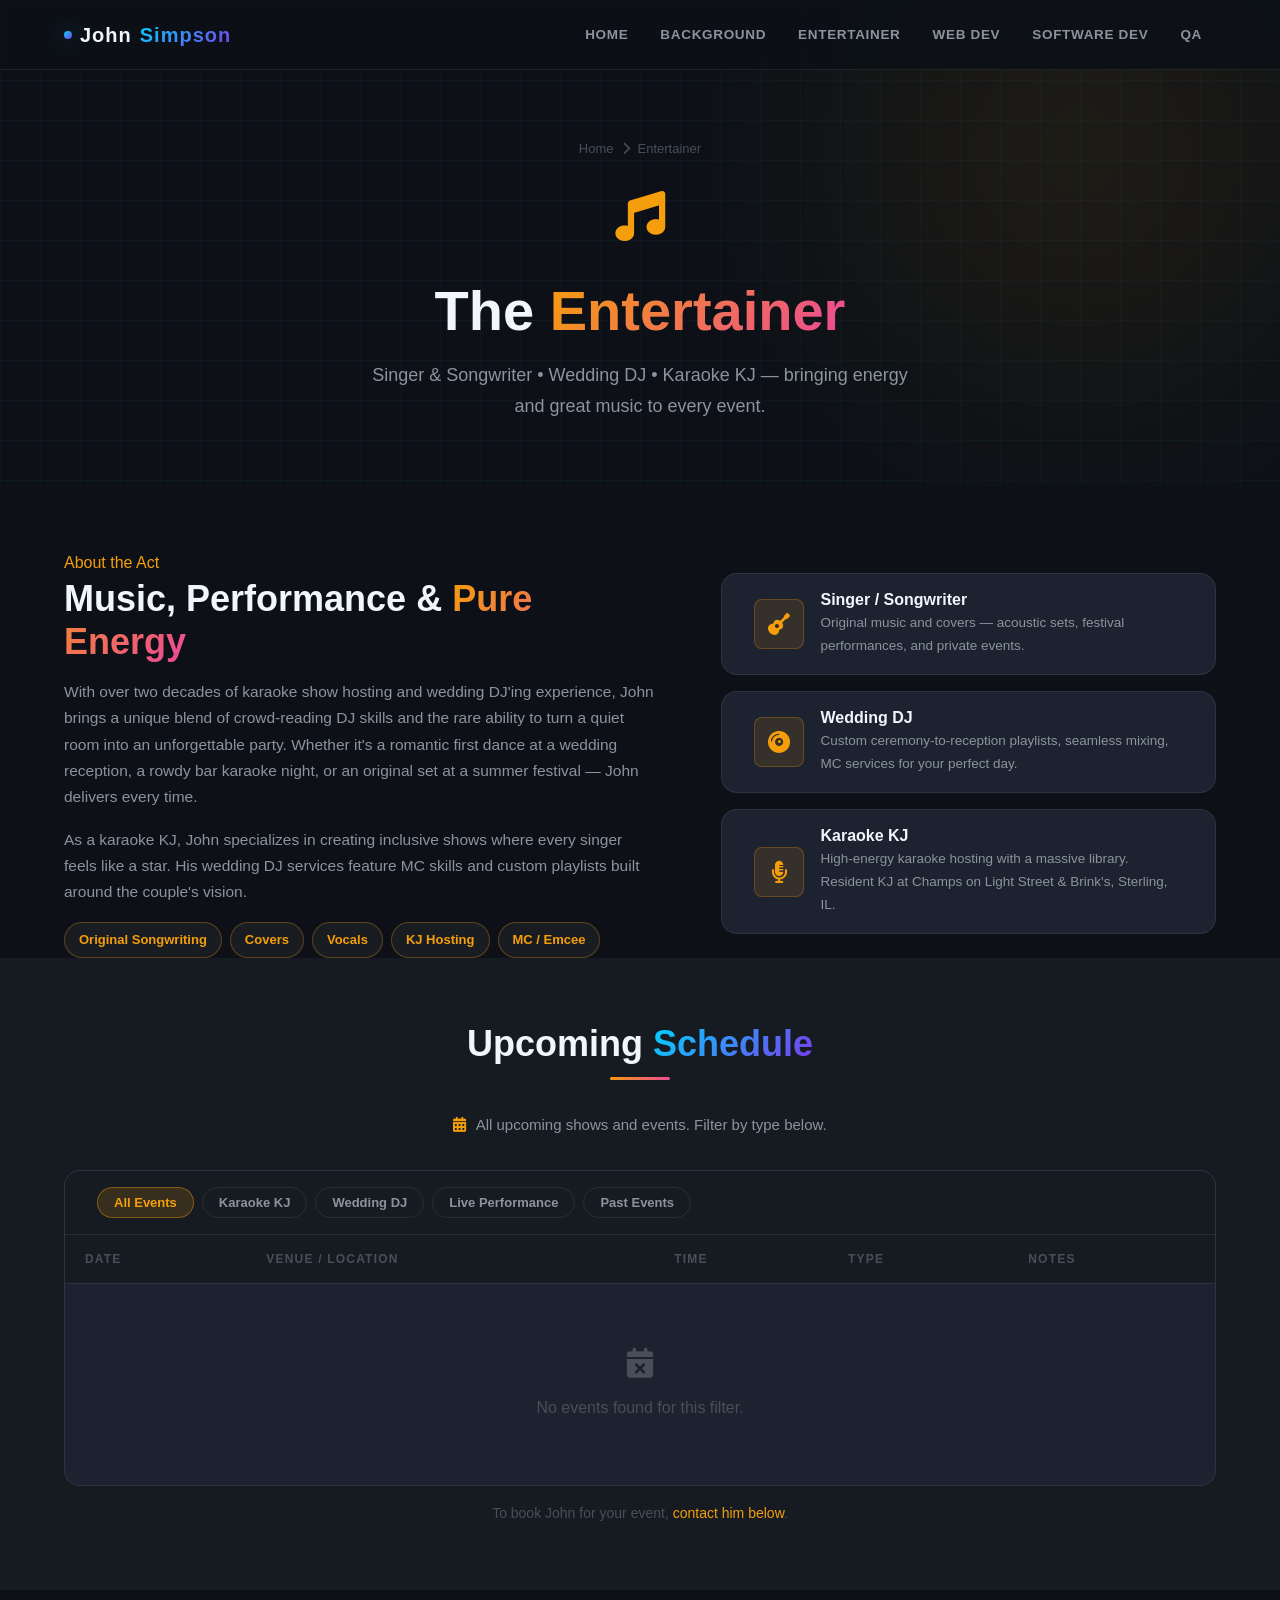
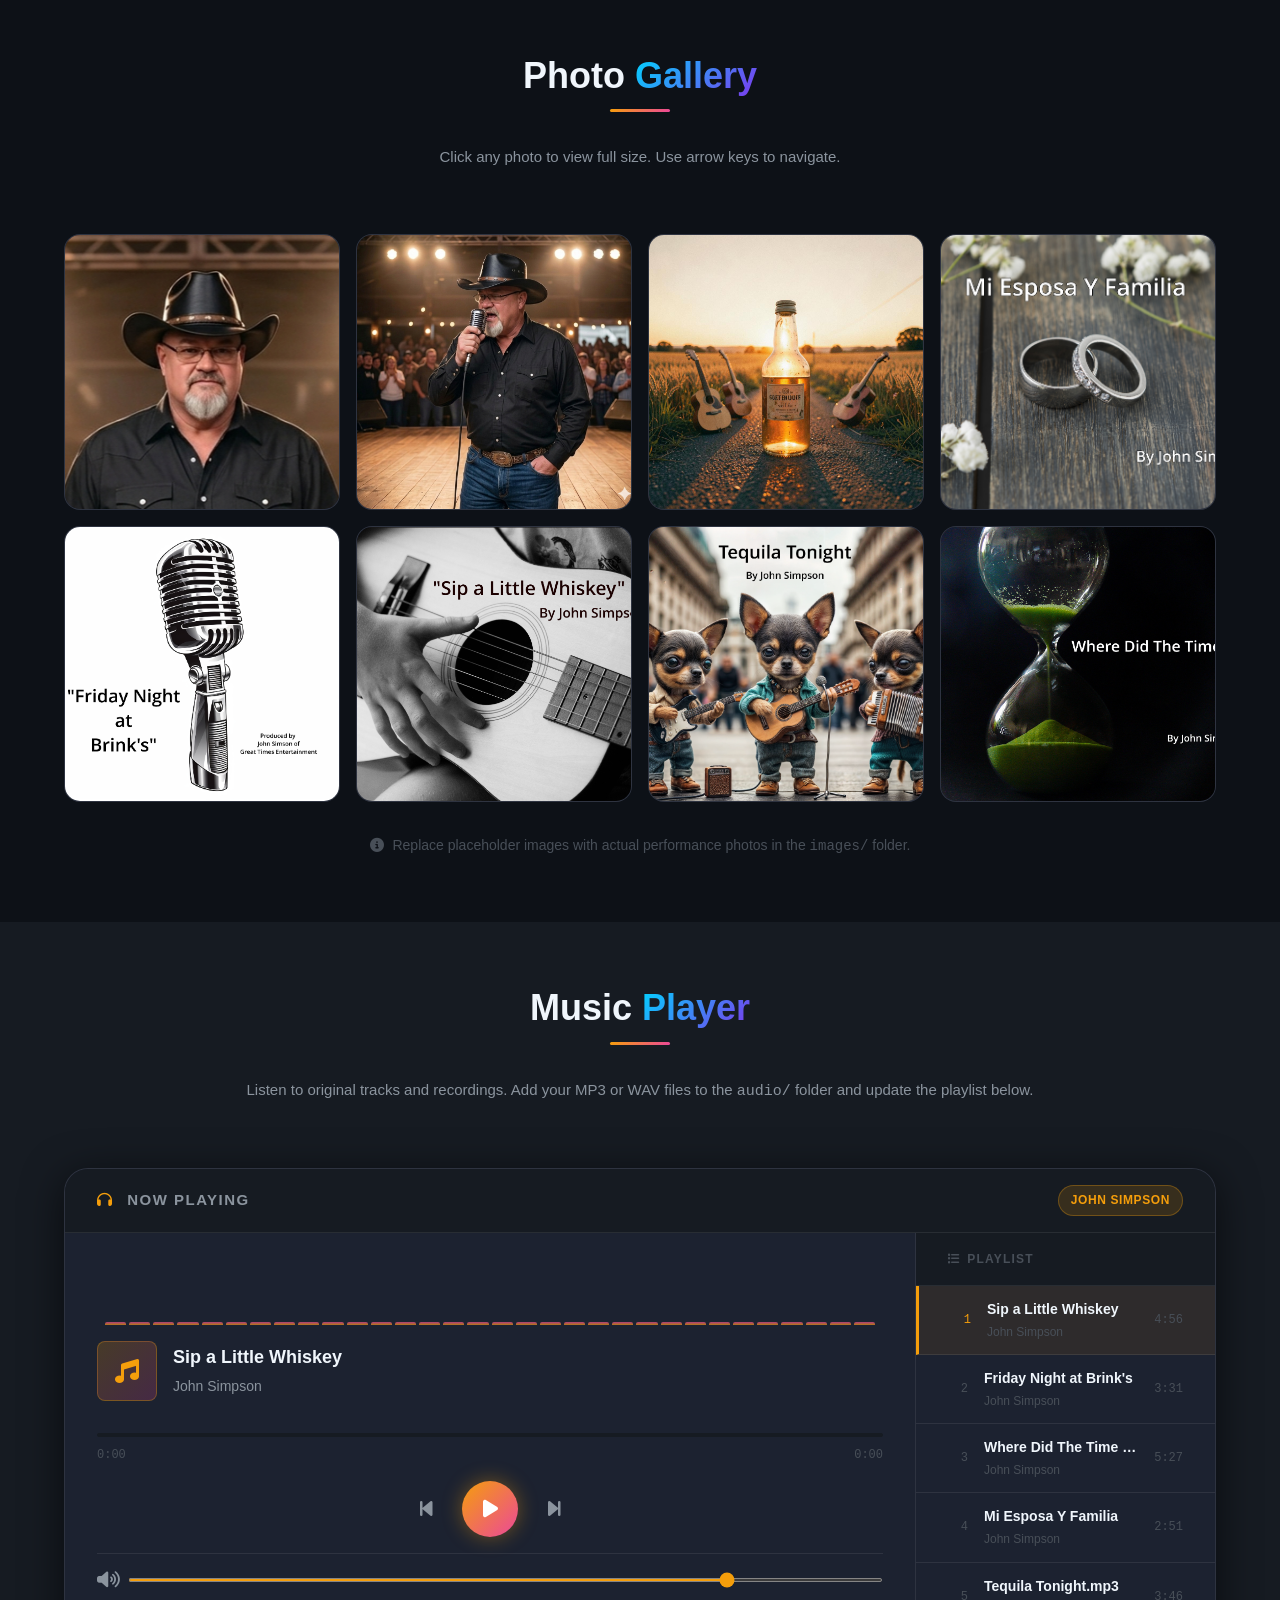
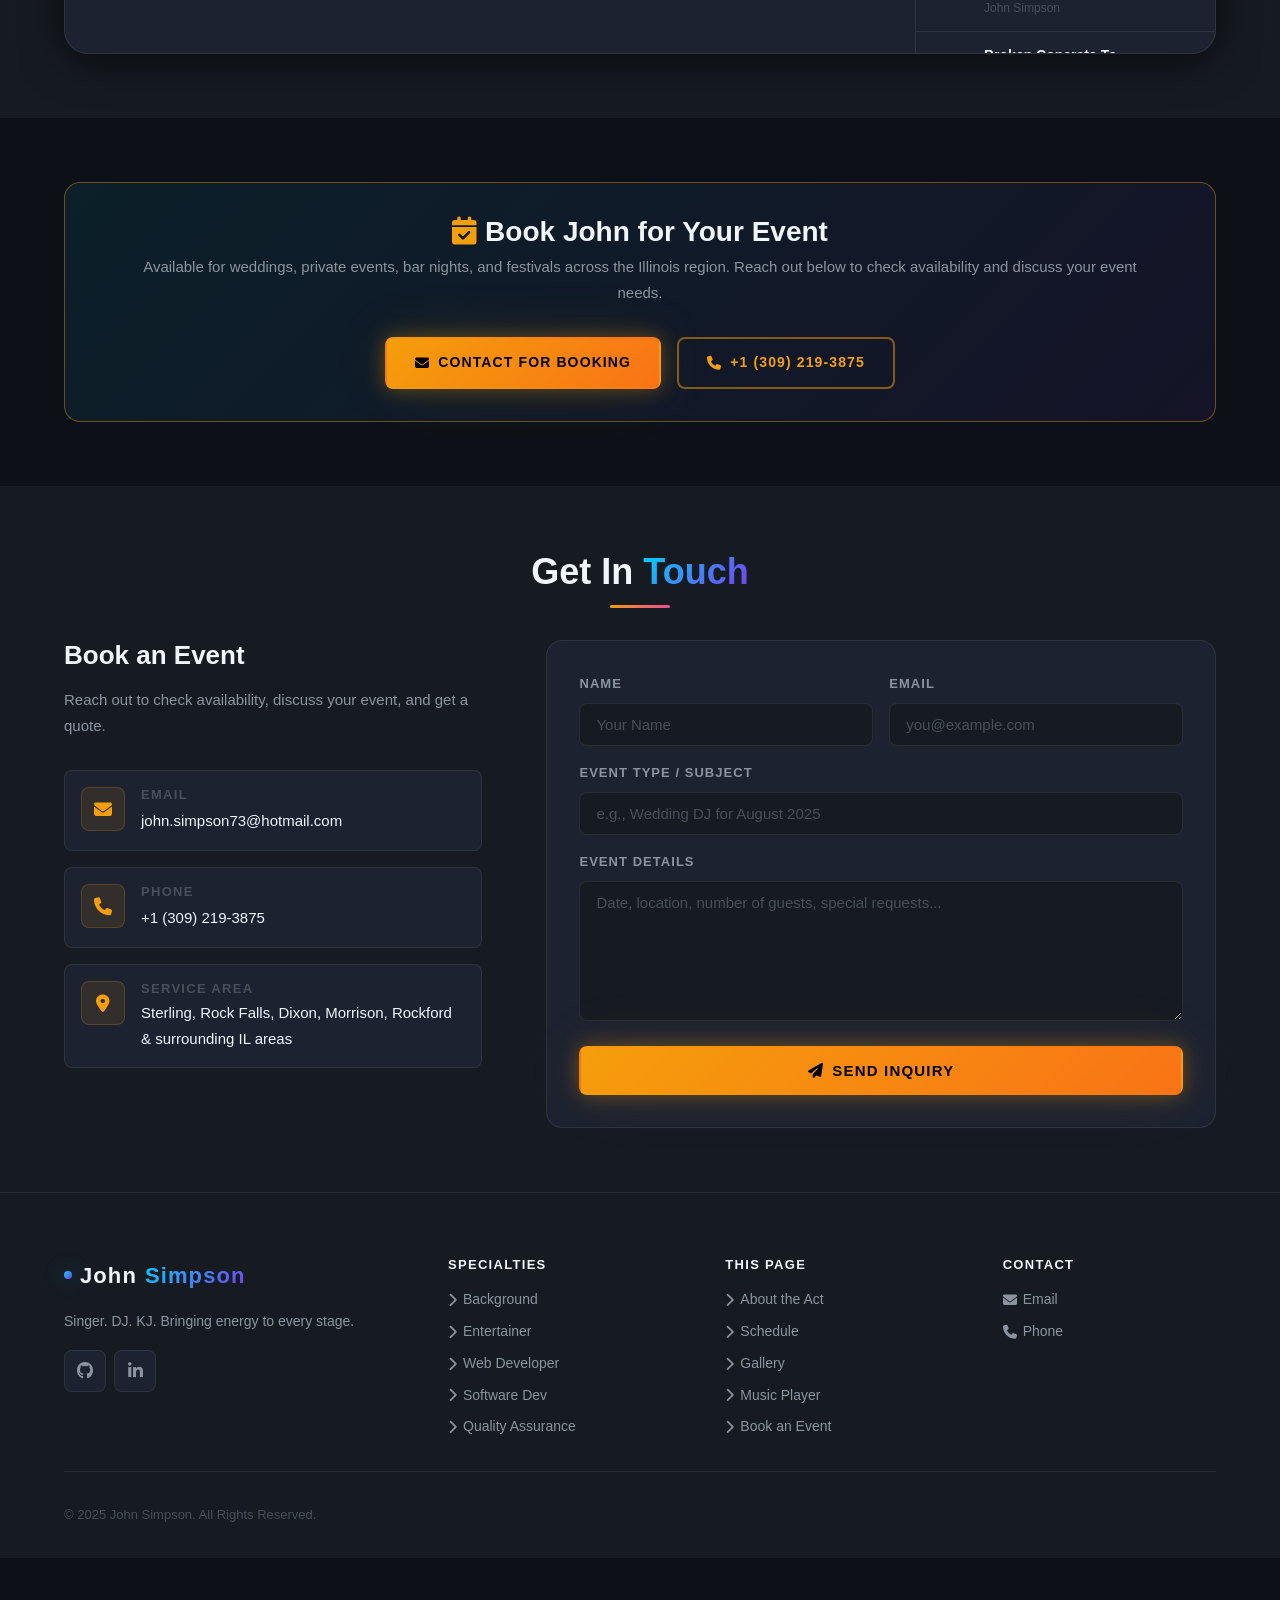
==== commit f9ac85ba: "Add 3 songs" ====
--- a/entertainer.html
+++ b/entertainer.html
@@ -333,6 +333,45 @@
               <span class="playlist-duration">3:46</span>
             </div>
 
+            <div class="playlist-item"
+              data-src="audio/Broken Concrete To Country Roads.mp3"
+              data-title="Broken Concrete To Country Roads.mp3"
+              data-artist="John Simpson"
+              data-thumb="">
+              <span class="playlist-num">6</span>
+              <div class="playlist-info">
+                <div class="playlist-title">Broken Concrete To Country Roads.mp3</div>
+                <div class="playlist-artist">John Simpson</div>
+              </div>
+              <span class="playlist-duration">3:46</span>
+            </div>
+
+            <div class="playlist-item"
+              data-src="audio/Don't Know How To Be Okay.mp3"
+              data-title="Don't Know How To Be Okay.mp3"
+              data-artist="John Simpson"
+              data-thumb="">
+              <span class="playlist-num">7</span>
+              <div class="playlist-info">
+                <div class="playlist-title">Don't Know How To Be Okay.mp3</div>
+                <div class="playlist-artist">John Simpson</div>
+              </div>
+              <span class="playlist-duration">3:46</span>
+            </div>
+
+            <div class="playlist-item"
+              data-src="audio/Caught in the Middle.mp3"
+              data-title="Caught in the Middle.mp3"
+              data-artist="John Simpson"
+              data-thumb="">
+              <span class="playlist-num">8</span>
+              <div class="playlist-info">
+                <div class="playlist-title">Caught in the Middle.mp3</div>
+                <div class="playlist-artist">John Simpson</div>
+              </div>
+              <span class="playlist-duration">3:46</span>
+            </div>
+
           </div><!-- /playlist -->
         </div><!-- /player-layout -->
 
